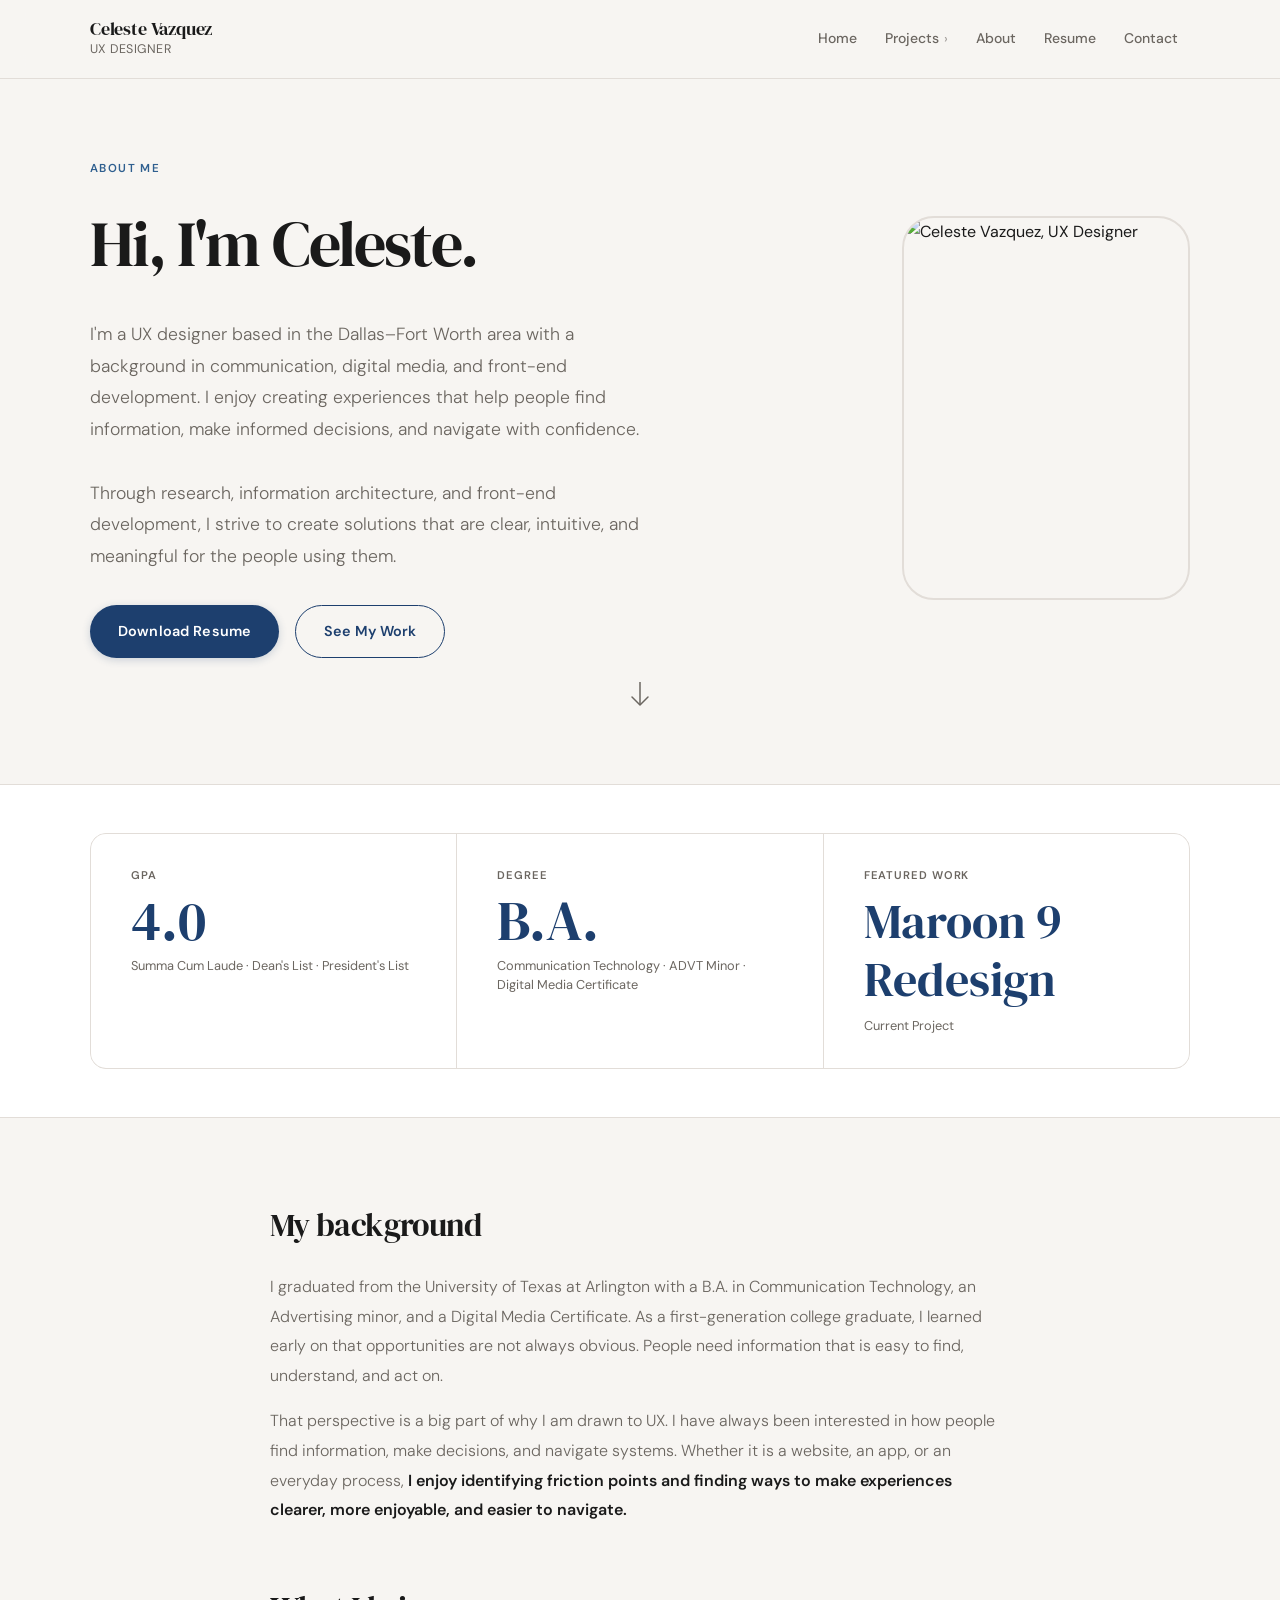
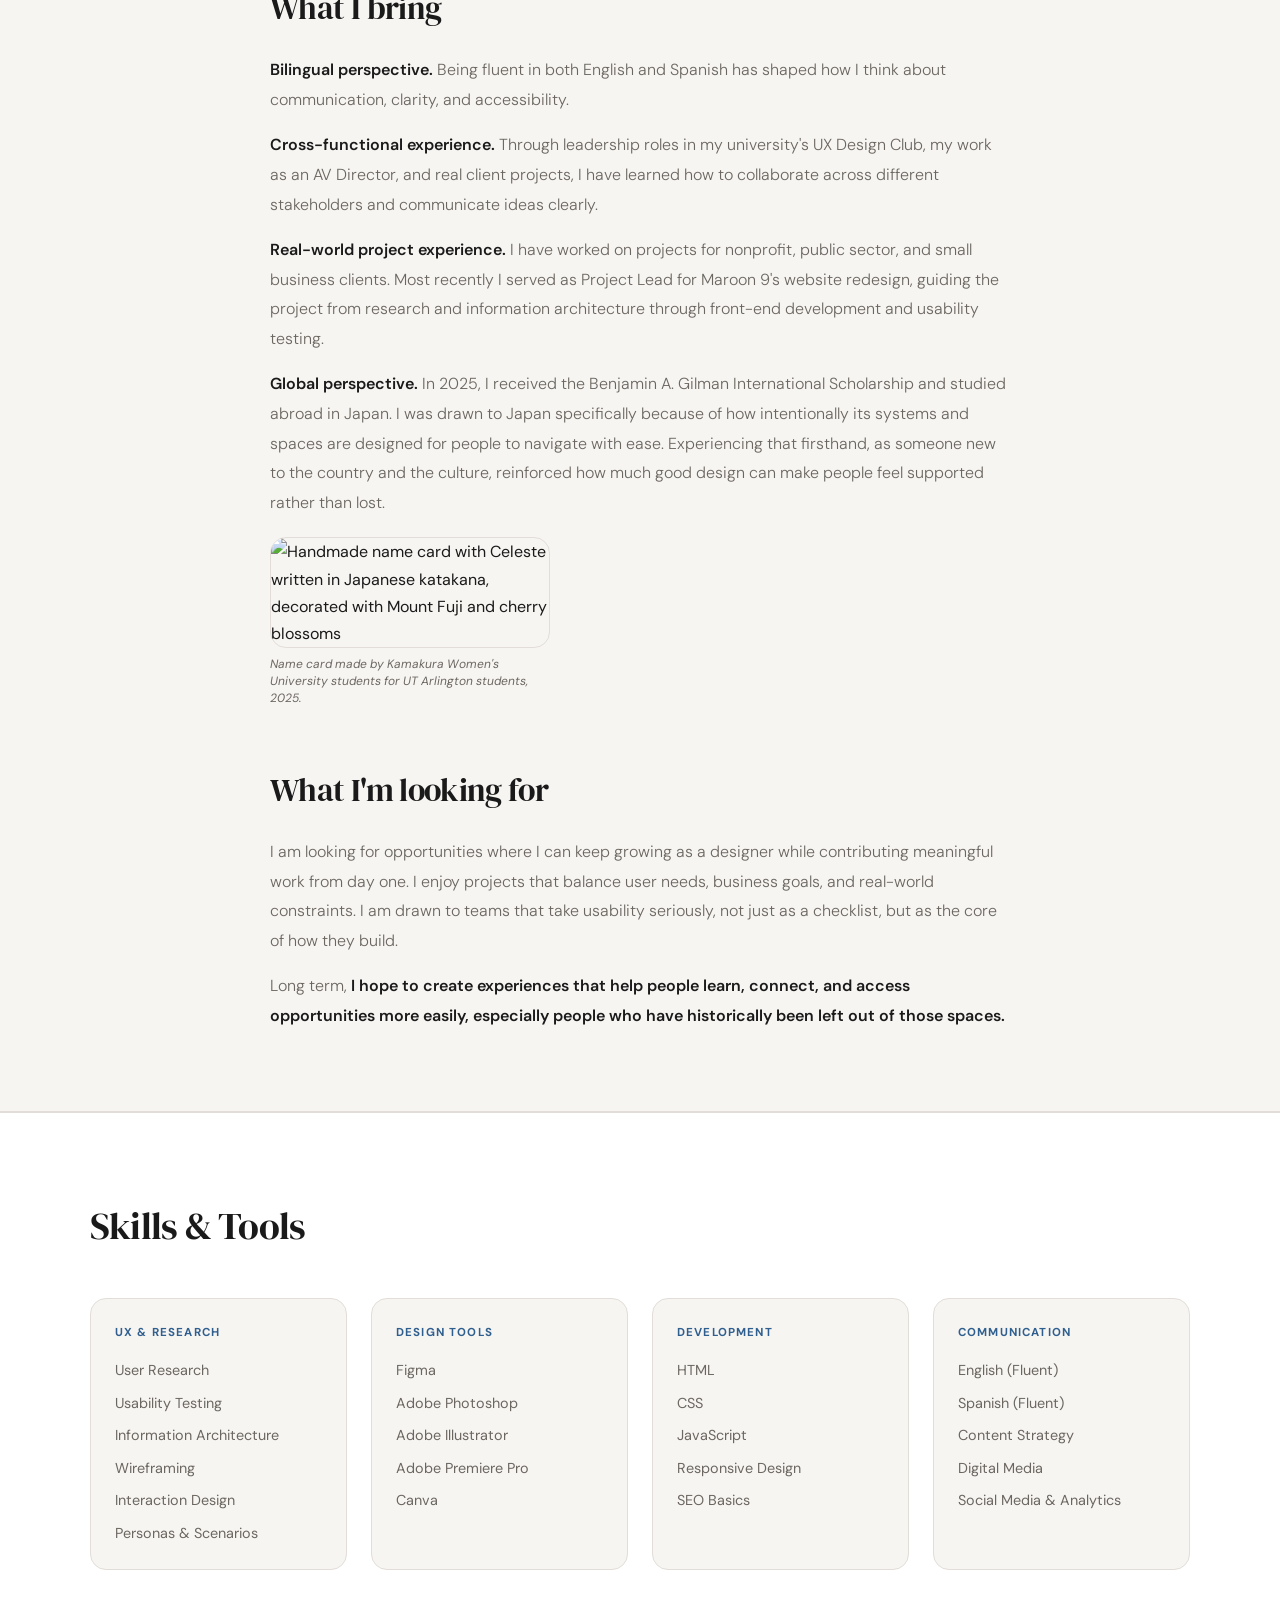
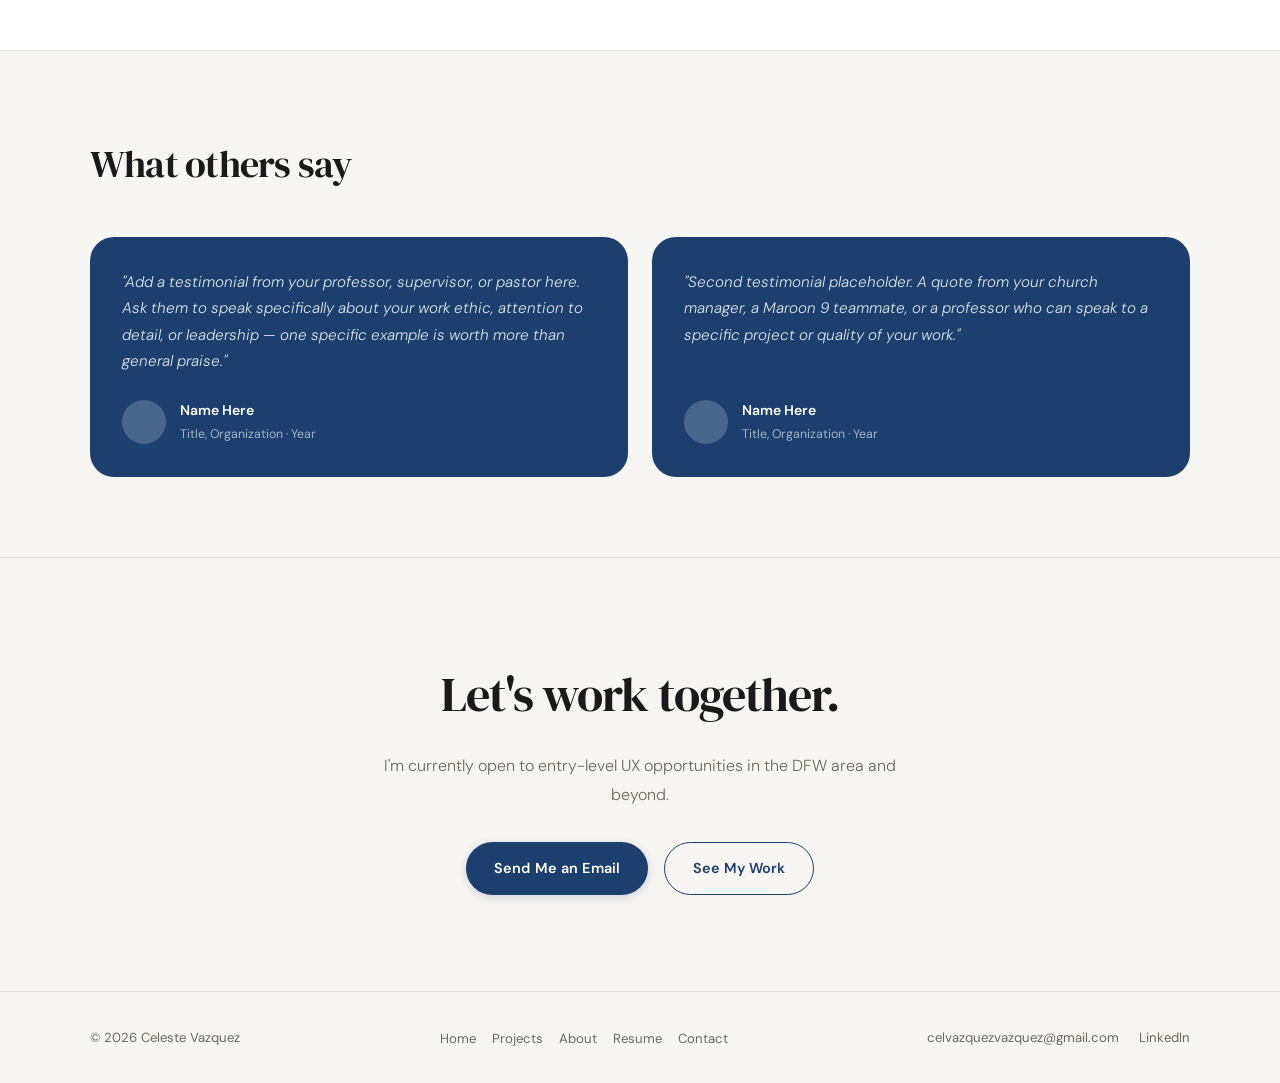
==== about.html @ 69376a4e "Add files via upload" ====
<!DOCTYPE html>
<html lang="en">
<head>
    <meta charset="UTF-8">
    <meta name="viewport" content="width=device-width, initial-scale=1.0">
    <title>About | Celeste Vazquez</title>
    <link rel="stylesheet" href="style.css">
</head>
<body>

<header>
    <nav class="container">
        <a href="index.html" class="logo">
            <h1>Celeste Vazquez</h1>
            <p>UX Designer</p>
        </a>
        <ul class="nav-links">
            <li><a href="index.html">Home</a></li>
            <li class="dropdown">
                <a href="index.html#projects">Projects <span class="arrow">›</span></a>
                <ul class="dropdown-menu">
                    <li><a href="maroon9.html">Maroon 9 Website Redesign</a></li>
                    <li><a href="beanstack.html">Beanstack Training Video</a></li>
                    <li><a href="conchas.html">Cowboy Conchas Website</a></li>
                </ul>
            </li>
            <li><a href="about.html">About</a></li>
            <li><a href="assets/celeste-vazquez-resume.pdf" target="_blank">Resume</a></li>
            <li><a href="index.html#contact">Contact</a></li>
        </ul>
    </nav>
</header>

<main>

    <!-- ═══════════════════════════════════════
         ABOUT HERO
    ═══════════════════════════════════════ -->
    <section class="about-hero">
        <div class="container about-hero__content">

            <div class="about-hero__text">
                <p class="eyebrow-label">About Me</p>
                <h1>Hi, I'm Celeste.</h1>
                <p class="about-hero__intro">
                   I'm a UX designer based in the Dallas–Fort Worth area with a background in communication, digital media, and front-end development. I enjoy creating experiences that help people find information, make informed decisions, and navigate with confidence.
                </p>

                <p class="about-hero__intro">Through research, information architecture, and front-end development, I strive to create solutions that are clear, intuitive, and meaningful for the people using them.</p>

                <div class="about-hero__ctas">
                    <a href="assets/celeste-vazquez-resume.pdf" target="_blank" class="button">Download Resume</a>
                    <a href="index.html#projects" class="button-ghost">See My Work</a>
                </div>
            </div>

            <div class="about-hero__photo">
                <img src="assets/Celeste Outside Headshot.jpg" alt="Celeste Vazquez, UX Designer">
            </div>

        </div>

        <div class="scroll-hint">
            <button class="scroll-hint__arrow" onclick="smoothScrollTo('about-stats', 900)" aria-label="Scroll down">
                <svg width="24" height="30" viewBox="0 0 24 30" fill="none" xmlns="http://www.w3.org/2000/svg">
                    <line x1="12" y1="0" x2="12" y2="22" stroke="currentColor" stroke-width="1.5" stroke-linecap="round"/>
                    <polyline points="4,15 12,23 20,15" fill="none" stroke="currentColor" stroke-width="1.5" stroke-linecap="round" stroke-linejoin="round"/>
                </svg>
            </button>
        </div>

        <script>
        function smoothScrollTo(id, duration) {
            const target = document.getElementById(id);
            const start = window.scrollY;
            const end = target.getBoundingClientRect().top + start;
            const startTime = performance.now();
            function step(now) {
                const elapsed = now - startTime;
                const progress = Math.min(elapsed / duration, 1);
                const ease = progress < 0.5 ? 2 * progress * progress : -1 + (4 - 2 * progress) * progress;
                window.scrollTo(0, start + (end - start) * ease);
                if (progress < 1) requestAnimationFrame(step);
            }
            requestAnimationFrame(step);
        }
        </script>

    </section>

    <!-- ═══════════════════════════════════════
         STATS
    ═══════════════════════════════════════ -->
    <section class="about-stats" id="about-stats">
        <div class="container about-stats__grid">
            <div class="stat-card stat-card--large">
                <span class="stat-card__eyebrow">GPA</span>
                <span class="stat-card__number">4.0</span>
                <span class="stat-card__sub">Summa Cum Laude · Dean's List · President's List</span>
            </div>
            <div class="stat-card stat-card--large">
                <span class="stat-card__eyebrow">Degree</span>
                <span class="stat-card__number">B.A.</span>
                <span class="stat-card__sub">Communication Technology · ADVT Minor · Digital Media Certificate</span>
            </div>
            <div class="stat-card stat-card--large stat-card--text">
                <span class="stat-card__eyebrow">Featured Work</span>
                <span class="stat-card__number">Maroon 9 Redesign</span>
                <span class="stat-card__sub">Current Project</span>
            </div>
        </div>
    </section>

    <!-- ═══════════════════════════════════════
         MY STORY
    ═══════════════════════════════════════ -->
    <section class="about-story">
        <div class="container about-story__content">

            <div class="about-story__block">
                <h2>My background</h2>
                <p>
                    I graduated from the University of Texas at Arlington with a B.A. in
                    Communication Technology, an Advertising minor, and a Digital Media
                    Certificate. As a first-generation college graduate, I learned early
                    on that opportunities are not always obvious. People need information
                    that is easy to find, understand, and act on.
                </p>
                <p>
                    That perspective is a big part of why I am drawn to UX. I have always
                    been interested in how people find information, make decisions, and
                    navigate systems. Whether it is a website, an app, or an everyday
                    process, <strong>I enjoy identifying friction points and finding ways
                    to make experiences clearer, more enjoyable, and easier to navigate.</strong>
                </p>
            </div>

            <div class="about-story__block">
                <h2>What I bring</h2>
                <p><strong>Bilingual perspective.</strong> Being fluent in both English and Spanish has shaped how I think about communication, clarity, and accessibility.</p>
                <p><strong>Cross-functional experience.</strong> Through leadership roles in my university's UX Design Club, my work as an AV Director, and real client projects, I have learned how to collaborate across different stakeholders and communicate ideas clearly.</p>
                <p><strong>Real-world project experience.</strong> I have worked on projects for nonprofit, public sector, and small business clients. Most recently I served as Project Lead for Maroon 9's website redesign, guiding the project from research and information architecture through front-end development and usability testing.</p>
                <p><strong>Global perspective.</strong> In 2025, I received the Benjamin A. Gilman International Scholarship and studied abroad in Japan. I was drawn to Japan specifically because of how intentionally its systems and spaces are designed for people to navigate with ease. Experiencing that firsthand, as someone new to the country and the culture, reinforced how much good design can make people feel supported rather than lost.</p>
                <figure class="about-inline-photo">
                    <img src="assets/japan-namecard.jpg" alt="Handmade name card with Celeste written in Japanese katakana, decorated with Mount Fuji and cherry blossoms">
                    <figcaption>Name card made by Kamakura Women's University students for UT Arlington students, 2025.</figcaption>
                </figure>
            </div>

            <div class="about-story__block">
                <h2>What I'm looking for</h2>
                <p>
                    I am looking for opportunities where I can keep growing as a designer
                    while contributing meaningful work from day one. I enjoy projects that
                    balance user needs, business goals, and real-world constraints. I am
                    drawn to teams that take usability seriously, not just as a checklist,
                    but as the core of how they build.
                </p>
                <p>
                    Long term, <strong>I hope to create experiences that help people learn,
                    connect, and access opportunities more easily, especially people who
                    have historically been left out of those spaces.</strong>
                </p>
            </div>

        </div>
    </section>

    <!-- ═══════════════════════════════════════
         SKILLS
    ═══════════════════════════════════════ -->
    <section class="about-skills">
        <div class="container">
            <h2>Skills & Tools</h2>
            <div class="skills-grid">
                <div class="skills-group">
                    <h3>UX & Research</h3>
                    <ul>
                        <li>User Research</li>
                        <li>Usability Testing</li>
                        <li>Information Architecture</li>
                        <li>Wireframing</li>
                        <li>Interaction Design</li>
                        <li>Personas & Scenarios</li>
                    </ul>
                </div>
                <div class="skills-group">
                    <h3>Design Tools</h3>
                    <ul>
                        <li>Figma</li>
                        <li>Adobe Photoshop</li>
                        <li>Adobe Illustrator</li>
                        <li>Adobe Premiere Pro</li>
                        <li>Canva</li>
                    </ul>
                </div>
                <div class="skills-group">
                    <h3>Development</h3>
                    <ul>
                        <li>HTML</li>
                        <li>CSS</li>
                        <li>JavaScript</li>
                        <li>Responsive Design</li>
                        <li>SEO Basics</li>
                    </ul>
                </div>
                <div class="skills-group">
                    <h3>Communication</h3>
                    <ul>
                        <li>English (Fluent)</li>
                        <li>Spanish (Fluent)</li>
                        <li>Content Strategy</li>
                        <li>Digital Media</li>
                        <li>Social Media & Analytics</li>
                    </ul>
                </div>
            </div>
        </div>
    </section>

    <!-- ═══════════════════════════════════════
         TESTIMONIALS
    ═══════════════════════════════════════ -->
    <section class="about-testimonials">
        <div class="container">
            <h2>What others say</h2>
            <div class="testimonials-grid">

                <div class="testimonial-card">
                    <p class="testimonial-card__quote">
                        "Add a testimonial from your professor, supervisor, or pastor here.
                        Ask them to speak specifically about your work ethic, attention to
                        detail, or leadership — one specific example is worth more than
                        general praise."
                    </p>
                    <div class="testimonial-card__author">
                        <div class="testimonial-card__avatar"></div>
                        <div>
                            <strong>Name Here</strong>
                            <span>Title, Organization · Year</span>
                        </div>
                    </div>
                </div>

                <div class="testimonial-card">
                    <p class="testimonial-card__quote">
                        "Second testimonial placeholder. A quote from your church manager,
                        a Maroon 9 teammate, or a professor who can speak to a specific
                        project or quality of your work."
                    </p>
                    <div class="testimonial-card__author">
                        <div class="testimonial-card__avatar"></div>
                        <div>
                            <strong>Name Here</strong>
                            <span>Title, Organization · Year</span>
                        </div>
                    </div>
                </div>

            </div>
        </div>
    </section>

    <!-- ═══════════════════════════════════════
         CTA
    ═══════════════════════════════════════ -->
    <section class="about-cta">
        <div class="container about-cta__content">
            <h2>Let's work together.</h2>
            <p>I'm currently open to entry-level UX opportunities in the DFW area and beyond.</p>
            <div class="about-cta__buttons">
                <a href="mailto:celvazquezvazquez@gmail.com" class="button">Send Me an Email</a>
                <a href="index.html#projects" class="button-ghost">See My Work</a>
            </div>
        </div>
    </section>

</main>

<footer>
    <div class="container footer-content">
        <p>© 2026 Celeste Vazquez</p>
        <ul>
            <li><a href="index.html">Home</a></li>
            <li><a href="index.html#projects">Projects</a></li>
            <li><a href="about.html">About</a></li>
            <li><a href="assets/celeste-vazquez-resume.pdf" target="_blank">Resume</a></li>
            <li><a href="index.html#contact">Contact</a></li>
        </ul>
        <div class="footer-contact">
            <a href="mailto:celvazquezvazquez@gmail.com">celvazquezvazquez@gmail.com</a>
            <a href="https://linkedin.com/in/celeste-vazquez" target="_blank">LinkedIn</a>
        </div>
    </div>
</footer>

</body>
</html>
---- style.css ----
/* ============================================================
   CELESTE VAZQUEZ â€” UX PORTFOLIO
   Design direction: Editorial / refined minimal
   Palette: Warm off-white base, deep navy, dusty blue accent
   Typography: DM Serif Display (headings) + DM Sans (body)
   ============================================================ */

@import url('https://fonts.googleapis.com/css2?family=DM+Serif+Display:ital@0;1&family=DM+Sans:ital,opsz,wght@0,9..40,300;0,9..40,400;0,9..40,500;0,9..40,600;1,9..40,300&display=swap');

/* â”€â”€â”€ TOKENS â”€â”€â”€â”€â”€â”€â”€â”€â”€â”€â”€â”€â”€â”€â”€â”€â”€â”€â”€â”€â”€â”€â”€â”€â”€â”€â”€â”€â”€â”€â”€â”€â”€â”€â”€â”€â”€â”€â”€â”€â”€â”€â”€â”€â”€â”€â”€ */
:root {
    --bg:        #f7f5f2;
    --surface:   #ffffff;
    --border:    #e2ddd8;
    --text:      #1a1a1a;
    --muted:     #6b6660;
    --accent:    #1d3f6e;
    --accent-lt: #e8eef5;
    --accent-mid:#2f5f8f;
    --tag-bg:    #f0ede9;

    --radius-sm: 10px;
    --radius-md: 16px;
    --radius-lg: 24px;
    --radius-xl: 32px;

    --shadow-sm: 0 1px 3px rgba(0,0,0,.06), 0 1px 2px rgba(0,0,0,.04);
    --shadow-md: 0 4px 16px rgba(0,0,0,.07);
    --shadow-lg: 0 12px 40px rgba(0,0,0,.09);

    --ease: cubic-bezier(.4,0,.2,1);
}

/* â”€â”€â”€ RESET â”€â”€â”€â”€â”€â”€â”€â”€â”€â”€â”€â”€â”€â”€â”€â”€â”€â”€â”€â”€â”€â”€â”€â”€â”€â”€â”€â”€â”€â”€â”€â”€â”€â”€â”€â”€â”€â”€â”€â”€â”€â”€â”€â”€â”€â”€â”€â”€ */
*, *::before, *::after {
    margin: 0;
    padding: 0;
    box-sizing: border-box;
}

html {
    scroll-behavior: auto;
}

body {
    font-family: 'DM Sans', sans-serif;
    font-size: 1rem;
    line-height: 1.7;
    color: var(--text);
    background: var(--bg);
    -webkit-font-smoothing: antialiased;
}

img {
    max-width: 100%;
    display: block;
}

a {
    color: inherit;
    text-decoration: none;
}

/* â”€â”€â”€ LAYOUT â”€â”€â”€â”€â”€â”€â”€â”€â”€â”€â”€â”€â”€â”€â”€â”€â”€â”€â”€â”€â”€â”€â”€â”€â”€â”€â”€â”€â”€â”€â”€â”€â”€â”€â”€â”€â”€â”€â”€â”€â”€â”€â”€â”€â”€â”€â”€ */
.container {
    width: min(90%, 1100px);
    margin-inline: auto;
}

section {
    padding: 5rem 0;
}

/* â”€â”€â”€ HEADER / NAV â”€â”€â”€â”€â”€â”€â”€â”€â”€â”€â”€â”€â”€â”€â”€â”€â”€â”€â”€â”€â”€â”€â”€â”€â”€â”€â”€â”€â”€â”€â”€â”€â”€â”€â”€â”€â”€â”€â”€â”€â”€ */
header {
    position: sticky;
    top: 0;
    z-index: 100;
    background: rgba(247, 245, 242, 0.92);
    backdrop-filter: blur(12px);
    -webkit-backdrop-filter: blur(12px);
    border-bottom: 1px solid var(--border);
}

nav {
    display: flex;
    justify-content: space-between;
    align-items: center;
    padding: 1.1rem 0;
}

.logo {
    display: flex;
    flex-direction: column;
    gap: 0;
}

.logo h1 {
    font-family: 'DM Serif Display', serif;
    font-size: 1.15rem;
    font-weight: 400;
    letter-spacing: -.01em;
    color: var(--text);
    line-height: 1.15;
}

.logo p {
    font-size: 0.78rem;
    color: var(--muted);
    font-weight: 400;
    letter-spacing: .04em;
    text-transform: uppercase;
}

.nav-links {
    display: flex;
    align-items: center;
    gap: 0.25rem;
    list-style: none;
    font-size: 0.875rem;
    font-weight: 500;
}

.nav-links > li > a {
    padding: 0.45rem 0.75rem;
    border-radius: 999px;
    transition: background 0.2s var(--ease), color 0.2s var(--ease);
    color: var(--muted);
    display: flex;
    align-items: center;
    gap: 0.3rem;
}

.nav-links > li > a:hover {
    background: var(--tag-bg);
    color: var(--text);
}

/* Dropdown */
.dropdown {
    position: relative;
}

/* Invisible bridge fills the gap between the nav link and the menu
   so the cursor doesn't have to jump â€” prevents menu from closing */
.dropdown::after {
    content: '';
    position: absolute;
    top: 100%;
    left: 0;
    width: 100%;
    height: 0.75rem;
    background: transparent;
}

.dropdown-menu {
    display: none;
    position: absolute;
    top: calc(100% + 0.75rem);
    left: 0;
    transform: none;
    background: var(--surface);
    min-width: 18rem;
    border: 1px solid var(--border);
    border-radius: var(--radius-md);
    list-style: none;
    padding: 0.5rem;
    box-shadow: var(--shadow-lg);
    z-index: 200;
}

.dropdown-menu li a {
    display: block;
    padding: 0.7rem 0.9rem;
    border-radius: var(--radius-sm);
    font-size: 0.875rem;
    color: var(--muted);
    transition: background 0.15s, color 0.15s;
}

.dropdown-menu li a:hover {
    background: var(--tag-bg);
    color: var(--text);
}

.dropdown:hover .dropdown-menu {
    display: block;
}

.arrow {
    display: inline-block;
    font-style: normal;
    transition: transform 0.25s var(--ease);
    font-size: 0.8rem;
    opacity: .6;
}

.dropdown:hover .arrow {
    transform: rotate(90deg);
}

/* â”€â”€â”€ HERO (HOME) â”€â”€â”€â”€â”€â”€â”€â”€â”€â”€â”€â”€â”€â”€â”€â”€â”€â”€â”€â”€â”€â”€â”€â”€â”€â”€â”€â”€â”€â”€â”€â”€â”€â”€â”€â”€â”€â”€â”€â”€â”€â”€ */
.hero {
    padding: 7rem 0 6rem;
    overflow: hidden;
}

.hero-content {
    display: grid;
    grid-template-columns: 1fr auto;
    align-items: center;
    gap: 5rem;
}

.hero-text h2 {
    font-family: 'DM Serif Display', serif;
    font-size: clamp(2.4rem, 5.5vw, 4.2rem);
    font-weight: 400;
    line-height: 1.08;
    letter-spacing: -.02em;
    color: var(--text);
    max-width: 18ch;
    margin-bottom: 1.5rem;
}

.hero-text h2 em {
    font-style: italic;
    color: var(--accent-mid);
}

.hero-text p {
    font-size: 1.05rem;
    max-width: 40ch;
    margin-bottom: 2.25rem;
    color: var(--muted);
    font-weight: 300;
    line-height: 1.75;
}

.hero-image {
    flex-shrink: 0;
}

.hero-image img {
    width: min(22rem, 40vw);
    aspect-ratio: 1;
    object-fit: cover;
    border-radius: 40% 60% 55% 45% / 45% 45% 55% 55%;
    border: 3px solid var(--border);
}

/* â”€â”€â”€ BUTTON â”€â”€â”€â”€â”€â”€â”€â”€â”€â”€â”€â”€â”€â”€â”€â”€â”€â”€â”€â”€â”€â”€â”€â”€â”€â”€â”€â”€â”€â”€â”€â”€â”€â”€â”€â”€â”€â”€â”€â”€â”€â”€â”€â”€â”€â”€â”€ */
.button {
    display: inline-flex;
    align-items: center;
    gap: 0.5rem;
    background: var(--accent);
    color: #fff;
    padding: 0.85rem 1.75rem;
    border-radius: 999px;
    font-weight: 600;
    font-size: 0.9rem;
    letter-spacing: .01em;
    transition: background 0.2s var(--ease), transform 0.2s var(--ease), box-shadow 0.2s var(--ease);
    box-shadow: 0 2px 8px rgba(29,63,110,.2);
}

.button:hover {
    background: var(--accent-mid);
    transform: translateY(-1px);
    box-shadow: 0 6px 20px rgba(29,63,110,.25);
}

/* â”€â”€â”€ SECTION HEADINGS (HOME) â”€â”€â”€â”€â”€â”€â”€â”€â”€â”€â”€â”€â”€â”€â”€â”€â”€â”€â”€â”€â”€â”€â”€â”€â”€â”€â”€â”€â”€â”€ */
.projects h2,
.about h2,
.contact h2 {
    font-family: 'DM Serif Display', serif;
    font-size: clamp(2rem, 4vw, 3rem);
    font-weight: 400;
    letter-spacing: -.02em;
    margin-bottom: 2.5rem;
    color: var(--text);
}

/* â”€â”€â”€ PROJECT CARDS (HOME) â”€â”€â”€â”€â”€â”€â”€â”€â”€â”€â”€â”€â”€â”€â”€â”€â”€â”€â”€â”€â”€â”€â”€â”€â”€â”€â”€â”€â”€â”€â”€â”€â”€ */
.projects-grid {
    display: grid;
    grid-template-columns: repeat(auto-fill, minmax(300px, 1fr));
    gap: 1.5rem;
}

.project-card {
    background: var(--surface);
    border: 1px solid var(--border);
    border-radius: var(--radius-lg);
    padding: 1.5rem;
    transition: transform 0.25s var(--ease), box-shadow 0.25s var(--ease);
}

.project-card:hover {
    transform: translateY(-4px);
    box-shadow: var(--shadow-lg);
}

.project-card img {
    border-radius: var(--radius-md);
    margin-bottom: 1.25rem;
    width: 100%;
    height: auto;
    display: block;
    background: var(--tag-bg);
}

.project-card h3 {
    font-family: 'DM Serif Display', serif;
    font-size: 1.35rem;
    font-weight: 400;
    margin-bottom: 0.5rem;
    letter-spacing: -.01em;
    color: var(--text);
}

.project-card p {
    color: var(--muted);
    margin-bottom: 1.25rem;
    font-size: 0.9rem;
    line-height: 1.65;
}

.project-card a {
    color: var(--accent-mid);
    font-weight: 600;
    font-size: 0.88rem;
    display: inline-flex;
    align-items: center;
    gap: 0.3rem;
    transition: gap 0.2s var(--ease);
}

.project-card a:hover {
    gap: 0.55rem;
}

/* â”€â”€â”€ ABOUT / CONTACT (HOME) â”€â”€â”€â”€â”€â”€â”€â”€â”€â”€â”€â”€â”€â”€â”€â”€â”€â”€â”€â”€â”€â”€â”€â”€â”€â”€â”€â”€â”€â”€â”€ */
.about {
    background: var(--surface);
    border-top: 1px solid var(--border);
    border-bottom: 1px solid var(--border);
}

.about p,
.contact p {
    max-width: 52ch;
    color: var(--muted);
    margin-bottom: 1.5rem;
    font-size: 1rem;
    font-weight: 300;
    line-height: 1.8;
}

/* â”€â”€â”€ FOOTER â”€â”€â”€â”€â”€â”€â”€â”€â”€â”€â”€â”€â”€â”€â”€â”€â”€â”€â”€â”€â”€â”€â”€â”€â”€â”€â”€â”€â”€â”€â”€â”€â”€â”€â”€â”€â”€â”€â”€â”€â”€â”€â”€â”€â”€â”€â”€ */
footer {
    border-top: 1px solid var(--border);
    padding: 2rem 0;
    background: var(--bg);
}

.footer-content {
    display: flex;
    justify-content: space-between;
    align-items: center;
}

.footer-content p {
    font-size: 0.825rem;
    color: var(--muted);
}

.footer-content ul {
    display: flex;
    gap: 1rem;
    list-style: none;
}

.footer-content ul a {
    font-size: 0.825rem;
    color: var(--muted);
    transition: color 0.15s;
}

.footer-content ul a:hover {
    color: var(--text);
}

.footer-contact {
    display: flex;
    gap: 1.25rem;
    align-items: center;
}

.footer-contact a {
    font-size: 0.825rem;
    color: var(--muted);
    transition: color 0.15s;
}

.footer-contact a:hover {
    color: var(--text);
}

/* â”€â”€â”€ MOBILE (HOME) â”€â”€â”€â”€â”€â”€â”€â”€â”€â”€â”€â”€â”€â”€â”€â”€â”€â”€â”€â”€â”€â”€â”€â”€â”€â”€â”€â”€â”€â”€â”€â”€â”€â”€â”€â”€â”€â”€â”€â”€ */
@media (max-width: 768px) {
    .hero-content {
        grid-template-columns: 1fr;
        gap: 2.5rem;
    }

    .hero-image img {
        width: min(14rem, 60vw);
    }

    .nav-links {
        display: none;
    }

    .projects-grid {
        grid-template-columns: 1fr;
    }

    .footer-content {
        flex-direction: column;
        align-items: flex-start;
        gap: 1rem;
    }

    .footer-contact {
        flex-direction: column;
        align-items: flex-start;
        gap: 0.5rem;
    }
}


/* ============================================================
   CASE STUDY â€” MAROON 9
   Classes used in maroon9.html
   ============================================================ */

/* â”€â”€â”€ PAGE WRAPPER â”€â”€â”€â”€â”€â”€â”€â”€â”€â”€â”€â”€â”€â”€â”€â”€â”€â”€â”€â”€â”€â”€â”€â”€â”€â”€â”€â”€â”€â”€â”€â”€â”€â”€â”€â”€â”€â”€â”€â”€â”€ */
.case-container {
    max-width: 100%;
    margin-inline: auto;
}

/* â”€â”€â”€ CASE HERO â”€â”€â”€â”€â”€â”€â”€â”€â”€â”€â”€â”€â”€â”€â”€â”€â”€â”€â”€â”€â”€â”€â”€â”€â”€â”€â”€â”€â”€â”€â”€â”€â”€â”€â”€â”€â”€â”€â”€â”€â”€â”€â”€â”€ */
.case-hero {
    padding: 5rem 0 4rem;
    border-bottom: 1px solid var(--border);
}

.eyebrow {
    display: inline-block;
    font-size: 0.72rem;
    font-weight: 600;
    letter-spacing: .12em;
    text-transform: uppercase;
    color: var(--accent-mid);
    background: var(--accent-lt);
    padding: .35rem .9rem;
    border-radius: 999px;
    margin-bottom: 1.5rem;
}

.case-hero h1 {
    font-family: 'DM Serif Display', serif;
    font-size: clamp(2.5rem, 6vw, 4.5rem);
    font-weight: 400;
    line-height: 1.06;
    letter-spacing: -.03em;
    color: var(--text);
    margin-bottom: 1.25rem;
}

.case-intro {
    font-size: 1.15rem;
    color: var(--muted);
    max-width: 52ch;
    margin-bottom: 3rem;
    font-weight: 300;
    line-height: 1.75;
}

.case-hero-img {
    width: 100%;
    border-radius: var(--radius-xl);
    border: 1px solid var(--border);
    margin-bottom: 0.75rem;
    background: var(--tag-bg);
}

/* Project meta grid */
.project-meta {
    display: grid;
    grid-template-columns: repeat(4, 1fr);
    gap: 1px;
    background: var(--border);
    border: 1px solid var(--border);
    border-radius: var(--radius-md);
    overflow: hidden;
    margin-top: 2.5rem;
}

.project-meta > div {
    background: var(--surface);
    padding: 1.25rem 1.5rem;
}

.project-meta h3 {
    font-size: 0.68rem;
    font-weight: 600;
    letter-spacing: .1em;
    text-transform: uppercase;
    color: var(--muted);
    margin-bottom: .4rem;
}

.project-meta p {
    font-size: 0.875rem;
    color: var(--text);
    font-weight: 500;
    line-height: 1.5;
    margin: 0;
}

/* â”€â”€â”€ SECTION BASE â”€â”€â”€â”€â”€â”€â”€â”€â”€â”€â”€â”€â”€â”€â”€â”€â”€â”€â”€â”€â”€â”€â”€â”€â”€â”€â”€â”€â”€â”€â”€â”€â”€â”€â”€â”€â”€â”€â”€â”€â”€ */
.case-section {
    padding: 4rem 0;
    border-bottom: 1px solid var(--border);
}

.case-section:last-of-type {
    border-bottom: none;
}

.case-section h2 {
    font-family: 'DM Serif Display', serif;
    font-size: clamp(1.9rem, 4vw, 2.8rem);
    font-weight: 400;
    letter-spacing: -.025em;
    margin-bottom: 1.5rem;
    color: var(--text);
    line-height: 1.15;
}

.case-section h3 {
    font-size: 0.8rem;
    font-weight: 600;
    letter-spacing: .1em;
    text-transform: uppercase;
    color: var(--muted);
    margin-top: 2.5rem;
    margin-bottom: 1rem;
}

.case-section p {
    color: var(--muted);
    line-height: 1.8;
    margin-bottom: 1.2rem;
    font-weight: 300;
}

.case-section p:last-child {
    margin-bottom: 0;
}

.case-section p strong {
    color: var(--text);
    font-weight: 600;
}

/* â”€â”€â”€ HIGHLIGHT SECTION â”€â”€â”€â”€â”€â”€â”€â”€â”€â”€â”€â”€â”€â”€â”€â”€â”€â”€â”€â”€â”€â”€â”€â”€â”€â”€â”€â”€â”€â”€â”€â”€â”€â”€â”€â”€ */
.highlight-section {
    background: var(--accent);
    border-radius: 0;
    border-color: transparent;
}

.highlight-section h2,
.highlight-section h3 {
    color: #fff;
}

.highlight-section p {
    color: rgba(255,255,255,.7);
}

.highlight-section .info-card {
    background: rgba(255,255,255,.08);
    border-color: rgba(255,255,255,.12);
}

.highlight-section .info-card h3 {
    color: #fff;
    text-transform: none;
    letter-spacing: normal;
    font-size: 0.95rem;
    font-weight: 600;
}

.highlight-section .info-card p {
    color: rgba(255,255,255,.7);
}

.highlight-section .callout {
    background: rgba(255,255,255,.08);
    border-color: rgba(255,255,255,.25);
}

.highlight-section .callout h3 {
    color: #fff;
    text-transform: none;
    letter-spacing: normal;
    font-size: 1rem;
    font-weight: 600;
}

.highlight-section .callout p {
    color: rgba(255,255,255,.75);
}

/* â”€â”€â”€ INFO CARDS (shared grid card) â”€â”€â”€â”€â”€â”€â”€â”€â”€â”€â”€â”€â”€â”€â”€â”€â”€â”€â”€â”€â”€â”€â”€ */
.info-card {
    background: var(--surface);
    border: 1px solid var(--border);
    border-radius: var(--radius-md);
    padding: 1.5rem;
}

.info-card h3 {
    font-size: 0.9rem;
    font-weight: 600;
    letter-spacing: normal;
    text-transform: none;
    color: var(--text);
    margin-bottom: 0.5rem;
    margin-top: 0;
}

.info-card p {
    font-size: 0.875rem;
    color: var(--muted);
    margin: 0;
    line-height: 1.6;
}

/* â”€â”€â”€ GRID LAYOUTS â”€â”€â”€â”€â”€â”€â”€â”€â”€â”€â”€â”€â”€â”€â”€â”€â”€â”€â”€â”€â”€â”€â”€â”€â”€â”€â”€â”€â”€â”€â”€â”€â”€â”€â”€â”€â”€â”€â”€â”€â”€ */
.card-grid,
.problem-grid,
.outcome-grid {
    display: grid;
    grid-template-columns: repeat(4, 1fr);
    gap: 1rem;
    margin-top: 1.5rem;
    margin-bottom: 1.5rem;
}

/* â”€â”€â”€ IMAGE GRIDS â”€â”€â”€â”€â”€â”€â”€â”€â”€â”€â”€â”€â”€â”€â”€â”€â”€â”€â”€â”€â”€â”€â”€â”€â”€â”€â”€â”€â”€â”€â”€â”€â”€â”€â”€â”€â”€â”€â”€â”€â”€â”€ */
.image-grid {
    display: grid;
    gap: 1.25rem;
    margin-top: 1.5rem;
    margin-bottom: 1.75rem;
}

.image-grid.two-column {
    grid-template-columns: repeat(2, 1fr);
}

.image-grid.three-column {
    grid-template-columns: repeat(3, 1fr);
}

.image-grid > div {
    display: flex;
    flex-direction: column;
    gap: 0;
}

/* All images show fully â€” no cropping ever */
.image-grid img {
    width: 100%;
    height: auto;
    display: block;
    border-radius: var(--radius-md);
    border: 1px solid var(--border);
    background: var(--tag-bg);
}

/* For side-by-side screenshots that are the same type (e.g. two website pages):
   align tops so captions line up, but still show full image */
.image-grid.two-column img,
.image-grid.three-column img {
    width: 100%;
    height: auto;
    object-fit: contain;
}

/* Tall content like wireframes and personas:
   display at natural proportions, cap width so they don't go huge */
.image-grid.smaller-images {
    grid-template-columns: repeat(2, 1fr);
    align-items: start;
}

.image-grid.smaller-images img {
    width: 100%;
    height: auto;
    max-height: none;
    object-fit: contain;
}

/* Mobile wireframes â€” these are portrait/tall, show full */
.image-grid.mobile-wireframes {
    grid-template-columns: repeat(3, 1fr);
    align-items: start;
}

.image-grid.mobile-wireframes img {
    width: 100%;
    height: auto;
    max-height: none;
    object-fit: contain;
}

/* Standalone case study images */
.case-section > .case-container > img,
.case-section .case-container > img {
    width: 100%;
    border-radius: var(--radius-lg);
    border: 1px solid var(--border);
    margin-bottom: 0.75rem;
    background: var(--tag-bg);
}

.image-caption {
    font-size: 0.8rem;
    color: var(--muted);
    margin-top: 0.6rem;
    margin-bottom: 0;
    font-style: italic;
}

/* â”€â”€â”€ INSIGHT / FINDINGS LISTS â”€â”€â”€â”€â”€â”€â”€â”€â”€â”€â”€â”€â”€â”€â”€â”€â”€â”€â”€â”€â”€â”€â”€â”€â”€â”€â”€â”€â”€ */
.insight-list {
    display: flex;
    flex-direction: column;
    gap: 0;
    border: 1px solid var(--border);
    border-radius: var(--radius-md);
    overflow: hidden;
    margin-top: 1.5rem;
    margin-bottom: 1.5rem;
    background: var(--surface);
}

.insight-list p {
    padding: 1rem 1.25rem;
    border-bottom: 1px solid var(--border);
    margin: 0;
    font-size: 0.9rem;
    line-height: 1.65;
    color: var(--muted);
}

.insight-list p:last-child {
    border-bottom: none;
}

.insight-list p strong {
    color: var(--accent-mid);
    font-weight: 600;
}

/* â”€â”€â”€ IA PATH â”€â”€â”€â”€â”€â”€â”€â”€â”€â”€â”€â”€â”€â”€â”€â”€â”€â”€â”€â”€â”€â”€â”€â”€â”€â”€â”€â”€â”€â”€â”€â”€â”€â”€â”€â”€â”€â”€â”€â”€â”€â”€â”€â”€â”€â”€â”€ */
.ia-path {
    display: flex;
    flex-wrap: wrap;
    gap: 0.5rem;
    margin-top: 1.25rem;
    margin-bottom: 1.5rem;
    align-items: center;
}

.ia-path span {
    background: var(--accent-lt);
    color: var(--accent);
    border: 1px solid #c5d4e8;
    border-radius: 999px;
    padding: 0.5rem 1.1rem;
    font-size: 0.85rem;
    font-weight: 500;
}

.ia-path span:not(:last-child)::after {
    content: 'â†’';
    margin-left: 0.5rem;
    opacity: 0.5;
}

/* â”€â”€â”€ CALLOUT â”€â”€â”€â”€â”€â”€â”€â”€â”€â”€â”€â”€â”€â”€â”€â”€â”€â”€â”€â”€â”€â”€â”€â”€â”€â”€â”€â”€â”€â”€â”€â”€â”€â”€â”€â”€â”€â”€â”€â”€â”€â”€â”€â”€â”€â”€â”€ */
.callout {
    border: 1px solid var(--border);
    border-left: 4px solid var(--accent-mid);
    border-radius: var(--radius-md);
    padding: 1.5rem 1.75rem;
    margin-top: 1.5rem;
    margin-bottom: 1.5rem;
    background: var(--surface);
}

.callout h3 {
    font-size: 0.9rem;
    font-weight: 700;
    color: var(--text);
    text-transform: none;
    letter-spacing: normal;
    margin-top: 0;
    margin-bottom: 0.65rem;
}

.callout p {
    font-size: 0.9rem;
    color: var(--muted);
    margin: 0;
    line-height: 1.7;
}

/* â”€â”€â”€ ITERATION TABLE â”€â”€â”€â”€â”€â”€â”€â”€â”€â”€â”€â”€â”€â”€â”€â”€â”€â”€â”€â”€â”€â”€â”€â”€â”€â”€â”€â”€â”€â”€â”€â”€â”€â”€â”€â”€â”€â”€ */
.iteration-table {
    width: 100%;
    border-collapse: collapse;
    margin-top: 1.5rem;
    background: var(--surface);
    border: 1px solid var(--border);
    border-radius: var(--radius-md);
    overflow: hidden;
    font-size: 0.9rem;
}

.iteration-table th {
    text-align: left;
    background: var(--tag-bg);
    padding: 1rem 1.25rem;
    font-size: 0.72rem;
    font-weight: 700;
    letter-spacing: .09em;
    text-transform: uppercase;
    color: var(--muted);
    border-bottom: 1px solid var(--border);
}

.iteration-table td {
    padding: 0.95rem 1.25rem;
    border-bottom: 1px solid var(--border);
    color: var(--muted);
    line-height: 1.6;
    vertical-align: top;
}

.iteration-table tr:last-child td {
    border-bottom: none;
}

.iteration-table td:first-child {
    color: var(--text);
    font-weight: 500;
    width: 45%;
}

/* â”€â”€â”€ REFLECTION (special last section) â”€â”€â”€â”€â”€â”€â”€â”€â”€â”€â”€â”€â”€â”€â”€â”€â”€â”€â”€ */
.case-section:last-of-type p {
    max-width: 66ch;
}

/* â”€â”€â”€ RESPONSIVE â€” CASE STUDY â”€â”€â”€â”€â”€â”€â”€â”€â”€â”€â”€â”€â”€â”€â”€â”€â”€â”€â”€â”€â”€â”€â”€â”€â”€â”€â”€â”€â”€â”€ */
@media (max-width: 900px) {
    .project-meta {
        grid-template-columns: repeat(2, 1fr);
    }

    .card-grid,
    .problem-grid,
    .outcome-grid {
        grid-template-columns: repeat(2, 1fr);
    }

    .image-grid.two-column,
    .image-grid.three-column,
    .image-grid.smaller-images,
    .image-grid.mobile-wireframes {
        grid-template-columns: 1fr;
    }
}

@media (max-width: 600px) {
    .case-hero {
        padding: 3rem 0 2.5rem;
    }

    .case-hero h1 {
        font-size: 2.2rem;
    }

    .project-meta {
        grid-template-columns: 1fr 1fr;
    }

    .card-grid,
    .problem-grid,
    .outcome-grid {
        grid-template-columns: 1fr;
    }

    .case-section h2 {
        font-size: 1.9rem;
    }

    .ia-path span::after {
        display: none;
    }

    .iteration-table {
        font-size: 0.82rem;
    }

    .iteration-table td:first-child {
        width: auto;
    }
}


/* ============================================================
   HOMEPAGE â€” UPDATED SECTIONS
   ============================================================ */

/* â”€â”€â”€ HERO EYEBROW â”€â”€â”€â”€â”€â”€â”€â”€â”€â”€â”€â”€â”€â”€â”€â”€â”€â”€â”€â”€â”€â”€â”€â”€â”€â”€â”€â”€â”€â”€â”€â”€â”€â”€â”€â”€â”€â”€â”€â”€â”€ */
.hero-eyebrow {
    font-size: 0.78rem;
    font-weight: 600;
    letter-spacing: .1em;
    text-transform: uppercase;
    color: var(--accent-mid);
    margin-bottom: 1rem;
}

/* â”€â”€â”€ HERO CTAS â”€â”€â”€â”€â”€â”€â”€â”€â”€â”€â”€â”€â”€â”€â”€â”€â”€â”€â”€â”€â”€â”€â”€â”€â”€â”€â”€â”€â”€â”€â”€â”€â”€â”€â”€â”€â”€â”€â”€â”€â”€â”€â”€â”€ */
.hero-ctas {
    display: flex;
    gap: 1rem;
    flex-wrap: wrap;
    margin-top: 2rem;
}

/* â”€â”€â”€ GHOST BUTTON â”€â”€â”€â”€â”€â”€â”€â”€â”€â”€â”€â”€â”€â”€â”€â”€â”€â”€â”€â”€â”€â”€â”€â”€â”€â”€â”€â”€â”€â”€â”€â”€â”€â”€â”€â”€â”€â”€â”€â”€â”€ */
.button-ghost {
    display: inline-flex;
    align-items: center;
    gap: 0.5rem;
    background: transparent;
    color: var(--accent);
    padding: 0.85rem 1.75rem;
    border-radius: 999px;
    font-weight: 600;
    font-size: 0.9rem;
    border: 1.5px solid var(--accent);
    transition: background 0.2s var(--ease), color 0.2s var(--ease);
    text-decoration: none;
}

.button-ghost:hover {
    background: var(--accent);
    color: #fff;
}

/* â”€â”€â”€ SECTION HEADER â”€â”€â”€â”€â”€â”€â”€â”€â”€â”€â”€â”€â”€â”€â”€â”€â”€â”€â”€â”€â”€â”€â”€â”€â”€â”€â”€â”€â”€â”€â”€â”€â”€â”€â”€â”€â”€â”€â”€ */
.section-header {
    margin-bottom: 2.5rem;
}

.section-header h2 {
    font-family: 'DM Serif Display', serif;
    font-size: clamp(2rem, 4vw, 3rem);
    font-weight: 400;
    letter-spacing: -.02em;
    color: var(--text);
    margin-bottom: 0.5rem;
}

.section-header p {
    color: var(--muted);
    font-size: 1rem;
    font-weight: 300;
}

/* â”€â”€â”€ FEATURED PROJECT CARD â”€â”€â”€â”€â”€â”€â”€â”€â”€â”€â”€â”€â”€â”€â”€â”€â”€â”€â”€â”€â”€â”€â”€â”€â”€â”€â”€â”€â”€â”€â”€â”€ */
.project-card--featured {
    display: grid;
    grid-template-columns: 1.1fr 1fr;
    gap: 0;
    background: var(--surface);
    border: 1px solid var(--border);
    border-radius: var(--radius-xl);
    overflow: hidden;
    margin-bottom: 1.5rem;
    text-decoration: none;
    color: inherit;
    transition: transform 0.25s var(--ease), box-shadow 0.25s var(--ease);
    cursor: pointer;
}

.project-card--featured:hover {
    transform: translateY(-4px);
    box-shadow: var(--shadow-lg);
}

.project-card--featured .project-card__image {
    overflow: hidden;
    background: var(--tag-bg);
    min-height: 280px;
    max-height: 360px;
}

.project-card--featured .project-card__image img {
    width: 100%;
    height: 100%;
    object-fit: cover;
    display: block;
    transition: transform 0.4s var(--ease);
}

.project-card--featured:hover .project-card__image img {
    transform: scale(1.03);
}

.project-card--featured .project-card__body {
    padding: 3rem;
    display: flex;
    flex-direction: column;
    justify-content: center;
    gap: 1rem;
}

/* â”€â”€â”€ SECONDARY PROJECT CARDS â”€â”€â”€â”€â”€â”€â”€â”€â”€â”€â”€â”€â”€â”€â”€â”€â”€â”€â”€â”€â”€â”€â”€â”€â”€â”€â”€â”€â”€â”€ */
.projects-secondary {
    display: flex;
    flex-direction: column;
    gap: 1.5rem;
}

.project-card--secondary {
    display: none; /* no longer used â€” all cards use featured layout */
}

/* â”€â”€â”€ PROJECT CARD SHARED â”€â”€â”€â”€â”€â”€â”€â”€â”€â”€â”€â”€â”€â”€â”€â”€â”€â”€â”€â”€â”€â”€â”€â”€â”€â”€â”€â”€â”€â”€â”€â”€â”€â”€ */
.project-card__tag {
    font-size: 0.72rem;
    font-weight: 600;
    letter-spacing: .08em;
    text-transform: uppercase;
    color: var(--accent-mid);
}

.project-card__body h3 {
    font-family: 'DM Serif Display', serif;
    font-size: 1.5rem;
    font-weight: 400;
    letter-spacing: -.01em;
    color: var(--text);
    line-height: 1.2;
}

.project-card--featured .project-card__body h3 {
    font-size: 2rem;
}

.project-card__body p {
    color: var(--muted);
    font-size: 0.9rem;
    line-height: 1.7;
    font-weight: 300;
}

.project-card__link {
    color: var(--accent-mid);
    font-weight: 600;
    font-size: 0.875rem;
    margin-top: auto;
    display: inline-block;
    transition: gap 0.2s var(--ease);
}

/* â”€â”€â”€ ABOUT SNIPPET â”€â”€â”€â”€â”€â”€â”€â”€â”€â”€â”€â”€â”€â”€â”€â”€â”€â”€â”€â”€â”€â”€â”€â”€â”€â”€â”€â”€â”€â”€â”€â”€â”€â”€â”€â”€â”€â”€â”€â”€ */
.about-snippet {
    background: var(--surface);
    border-top: 1px solid var(--border);
    border-bottom: 1px solid var(--border);
    padding: 5rem 0;
}

.about-snippet__content {
    display: grid;
    grid-template-columns: 1fr auto;
    gap: 4rem;
    align-items: center;
}

.about-snippet__text {
    max-width: 560px;
}

.about-snippet__text h2 {
    font-family: 'DM Serif Display', serif;
    font-size: clamp(1.75rem, 3vw, 2.5rem);
    font-weight: 400;
    letter-spacing: -.02em;
    color: var(--text);
    margin-bottom: 1rem;
    margin-top: 0.75rem;
}

.about-snippet__text p {
    color: var(--muted);
    font-weight: 300;
    line-height: 1.8;
    margin-bottom: 1.75rem;
}

.about-snippet__stats {
    display: flex;
    flex-direction: column;
    gap: 1rem;
}

/* â”€â”€â”€ STAT CARDS â”€â”€â”€â”€â”€â”€â”€â”€â”€â”€â”€â”€â”€â”€â”€â”€â”€â”€â”€â”€â”€â”€â”€â”€â”€â”€â”€â”€â”€â”€â”€â”€â”€â”€â”€â”€â”€â”€â”€â”€â”€â”€â”€ */
.stat-card {
    background: var(--bg);
    border: 1px solid var(--border);
    border-radius: var(--radius-md);
    padding: 1.25rem 1.5rem;
    min-width: 200px;
}

.stat-card__eyebrow {
    display: block;
    font-size: 0.7rem;
    font-weight: 600;
    letter-spacing: 0.08em;
    text-transform: uppercase;
    color: var(--muted);
    margin-bottom: 0.5rem;
}

.stat-card__number {
    display: block;
    font-family: 'DM Serif Display', serif;
    font-size: 2.5rem;
    color: var(--accent);
    line-height: 1;
    margin-bottom: 0.35rem;
}

.stat-card--text .stat-card__number {
    font-size: 1.9rem;
    line-height: 1.25;
    margin-bottom: 0.5rem;
}

.stat-card__label {
    display: block;
    font-size: 0.8rem;
    font-weight: 600;
    color: var(--text);
    letter-spacing: .02em;
}

.stat-card__sub {
    display: block;
    font-size: 0.75rem;
    color: var(--muted);
    margin-top: 0.2rem;
}

/* â”€â”€â”€ RESUME TEASER â”€â”€â”€â”€â”€â”€â”€â”€â”€â”€â”€â”€â”€â”€â”€â”€â”€â”€â”€â”€â”€â”€â”€â”€â”€â”€â”€â”€â”€â”€â”€â”€â”€â”€â”€â”€â”€â”€â”€â”€ */
.resume-teaser {
    padding: 4rem 0;
    background: var(--accent);
}

.resume-teaser__content {
    display: flex;
    align-items: center;
    justify-content: space-between;
    gap: 2rem;
}

.resume-teaser h2 {
    font-family: 'DM Serif Display', serif;
    font-size: clamp(1.5rem, 3vw, 2rem);
    font-weight: 400;
    color: #fff;
    margin-bottom: 0.5rem;
}

.resume-teaser p {
    color: rgba(255,255,255,.75);
    font-weight: 300;
    max-width: 44ch;
}

.resume-teaser .button {
    background: #fff;
    color: var(--accent);
    white-space: nowrap;
    flex-shrink: 0;
}

.resume-teaser .button:hover {
    background: var(--accent-lt);
}

/* â”€â”€â”€ CONTACT SECTION â”€â”€â”€â”€â”€â”€â”€â”€â”€â”€â”€â”€â”€â”€â”€â”€â”€â”€â”€â”€â”€â”€â”€â”€â”€â”€â”€â”€â”€â”€â”€â”€â”€â”€â”€â”€â”€â”€ */
.contact {
    padding: 6rem 0;
}

.contact__content {
    max-width: 600px;
}

.contact__content h2 {
    font-family: 'DM Serif Display', serif;
    font-size: clamp(2rem, 4vw, 3rem);
    font-weight: 400;
    letter-spacing: -.02em;
    color: var(--text);
    margin-bottom: 1rem;
    margin-top: 0.75rem;
}

.contact__content > p {
    color: var(--muted);
    font-weight: 300;
    margin-bottom: 2rem;
    line-height: 1.8;
}

.contact__links {
    display: flex;
    gap: 1rem;
    flex-wrap: wrap;
    margin-bottom: 1.25rem;
}

.contact__email {
    font-size: 0.85rem;
    color: var(--muted);
}

/* â”€â”€â”€ EYEBROW LABEL â”€â”€â”€â”€â”€â”€â”€â”€â”€â”€â”€â”€â”€â”€â”€â”€â”€â”€â”€â”€â”€â”€â”€â”€â”€â”€â”€â”€â”€â”€â”€â”€â”€â”€â”€â”€â”€â”€â”€â”€ */
.eyebrow-label {
    font-size: 0.72rem;
    font-weight: 600;
    letter-spacing: .12em;
    text-transform: uppercase;
    color: var(--accent-mid);
    margin-bottom: 0.5rem;
}

/* â”€â”€â”€ HOMEPAGE MOBILE â”€â”€â”€â”€â”€â”€â”€â”€â”€â”€â”€â”€â”€â”€â”€â”€â”€â”€â”€â”€â”€â”€â”€â”€â”€â”€â”€â”€â”€â”€â”€â”€â”€â”€â”€â”€â”€â”€ */
@media (max-width: 900px) {
    .project-card--featured {
        grid-template-columns: 1fr;
    }

    .project-card--featured .project-card__image {
        min-height: 220px;
        max-height: 260px;
    }

    .project-card--featured .project-card__body {
        padding: 2rem;
    }

    .about-snippet__content {
        grid-template-columns: 1fr;
        gap: 2.5rem;
    }

    .about-snippet__stats {
        flex-direction: row;
        flex-wrap: wrap;
    }

    .resume-teaser__content {
        flex-direction: column;
        align-items: flex-start;
    }
}

@media (max-width: 600px) {
    .projects-secondary {
        grid-template-columns: 1fr;
    }

    .hero-ctas {
        flex-direction: column;
        align-items: flex-start;
    }

    .contact__links {
        flex-direction: column;
    }
}


/* ============================================================
   ABOUT PAGE
   ============================================================ */

/* â”€â”€â”€ ABOUT HERO â”€â”€â”€â”€â”€â”€â”€â”€â”€â”€â”€â”€â”€â”€â”€â”€â”€â”€â”€â”€â”€â”€â”€â”€â”€â”€â”€â”€â”€â”€â”€â”€â”€â”€â”€â”€â”€â”€â”€â”€â”€â”€â”€ */
.about-hero {
    padding: 5rem 0 4rem;
    border-bottom: 1px solid var(--border);
}

.about-hero__content {
    display: grid;
    grid-template-columns: 1fr auto;
    gap: 5rem;
    align-items: center;
}

.about-hero__text h1 {
    font-family: 'DM Serif Display', serif;
    font-size: clamp(2.5rem, 5vw, 4rem);
    font-weight: 400;
    letter-spacing: -.03em;
    color: var(--text);
    margin-bottom: 1.25rem;
    margin-top: 0.75rem;
}

.about-hero__intro {
    font-size: 1.1rem;
    color: var(--muted);
    font-weight: 300;
    line-height: 1.8;
    max-width: 48ch;
    margin-bottom: 2rem;
}

.about-hero__ctas {
    display: flex;
    gap: 1rem;
    flex-wrap: wrap;
}

.about-hero__photo img {
    width: min(18rem, 35vw);
    aspect-ratio: 3/4;
    object-fit: cover;
    border-radius: var(--radius-xl);
    border: 2px solid var(--border);
}

/* scroll indicator */
.scroll-indicator {
    display: flex;
    justify-content: center;
    padding: 1rem 0 0.5rem;
    color: var(--muted);
    animation: bounce 2s infinite;
}

@keyframes bounce {
    0%, 100% { transform: translateY(0); }
    50%       { transform: translateY(6px); }
}

/* â”€â”€â”€ ABOUT STATS â”€â”€â”€â”€â”€â”€â”€â”€â”€â”€â”€â”€â”€â”€â”€â”€â”€â”€â”€â”€â”€â”€â”€â”€â”€â”€â”€â”€â”€â”€â”€â”€â”€â”€â”€â”€â”€â”€â”€â”€â”€â”€ */
.about-stats {
    padding: 3rem 0;
    background: var(--surface);
    border-bottom: 1px solid var(--border);
}

.about-stats__grid {
    display: grid;
    grid-template-columns: repeat(3, 1fr);
    gap: 1px;
    background: var(--border);
    border: 1px solid var(--border);
    border-radius: var(--radius-md);
    overflow: hidden;
}

.stat-card--large {
    background: var(--surface);
    border-radius: 0;
    border: none;
    padding: 2rem 2.5rem;
    min-width: auto;
}

.stat-card--large .stat-card__number {
    font-size: 3.5rem;
}

.stat-card--large.stat-card--text .stat-card__number {
    font-size: 3rem;
    line-height: 1.2;
    margin-bottom: 0.5rem;
}

.stat-card--large .stat-card__label {
    font-size: 0.875rem;
    margin-top: 0.25rem;
}

.stat-card--large .stat-card__sub {
    font-size: 0.8rem;
    margin-top: 0.4rem;
    line-height: 1.5;
}

/* --- SCROLL HINT --- */
.scroll-hint {
    display: flex;
    justify-content: center;
    padding: 1.5rem 0 0.5rem;
}

.scroll-hint__arrow {
    color: var(--muted);
    animation: bounce 1.8s infinite;
    display: flex;
    align-items: center;
    justify-content: center;
    background: none;
    border: none;
    cursor: pointer;
    padding: 0;
    transition: color 0.2s;
}

.scroll-hint__arrow:hover {
    color: var(--accent);
}

.scroll-hint__arrow svg {
    display: block;
}

@keyframes bounce {
    0%, 100% { transform: translateY(0); }
    50%       { transform: translateY(8px); }
}

/* â”€â”€â”€ ABOUT STORY â”€â”€â”€â”€â”€â”€â”€â”€â”€â”€â”€â”€â”€â”€â”€â”€â”€â”€â”€â”€â”€â”€â”€â”€â”€â”€â”€â”€â”€â”€â”€â”€â”€â”€â”€â”€â”€â”€â”€â”€â”€â”€ */
.about-story {
    padding: 5rem 0;
    border-bottom: 1px solid var(--border);
}

.about-story__content {
    max-width: 740px;
    display: flex;
    flex-direction: column;
    gap: 3.5rem;
}

.about-story__block h2 {
    font-family: 'DM Serif Display', serif;
    font-size: clamp(1.5rem, 3vw, 2rem);
    font-weight: 400;
    letter-spacing: -.02em;
    color: var(--text);
    margin-bottom: 1.25rem;
}

.about-story__block p {
    color: var(--muted);
    font-weight: 300;
    line-height: 1.85;
    margin-bottom: 1rem;
}

.about-story__block p:last-child {
    margin-bottom: 0;
}

.about-story__block p strong {
    color: var(--text);
    font-weight: 600;
}

/* â”€â”€â”€ SKILLS â”€â”€â”€â”€â”€â”€â”€â”€â”€â”€â”€â”€â”€â”€â”€â”€â”€â”€â”€â”€â”€â”€â”€â”€â”€â”€â”€â”€â”€â”€â”€â”€â”€â”€â”€â”€â”€â”€â”€â”€â”€â”€â”€â”€â”€â”€â”€ */
.about-skills {
    padding: 5rem 0;
    background: var(--surface);
    border-top: 1px solid var(--border);
    border-bottom: 1px solid var(--border);
}

.about-skills h2 {
    font-family: 'DM Serif Display', serif;
    font-size: clamp(1.75rem, 3vw, 2.5rem);
    font-weight: 400;
    letter-spacing: -.02em;
    color: var(--text);
    margin-bottom: 2.5rem;
}

.skills-grid {
    display: grid;
    grid-template-columns: repeat(4, 1fr);
    gap: 1.5rem;
}

.skills-group {
    background: var(--bg);
    border: 1px solid var(--border);
    border-radius: var(--radius-md);
    padding: 1.5rem;
}

.skills-group h3 {
    font-size: 0.72rem;
    font-weight: 700;
    letter-spacing: .1em;
    text-transform: uppercase;
    color: var(--accent-mid);
    margin-bottom: 1rem;
}

.skills-group ul {
    list-style: none;
    display: flex;
    flex-direction: column;
    gap: 0.5rem;
}

.skills-group ul li {
    font-size: 0.9rem;
    color: var(--muted);
    font-weight: 400;
}

/* â”€â”€â”€ TESTIMONIALS â”€â”€â”€â”€â”€â”€â”€â”€â”€â”€â”€â”€â”€â”€â”€â”€â”€â”€â”€â”€â”€â”€â”€â”€â”€â”€â”€â”€â”€â”€â”€â”€â”€â”€â”€â”€â”€â”€â”€â”€â”€ */
.about-testimonials {
    padding: 5rem 0;
    border-bottom: 1px solid var(--border);
}

.about-testimonials h2 {
    font-family: 'DM Serif Display', serif;
    font-size: clamp(1.75rem, 3vw, 2.5rem);
    font-weight: 400;
    letter-spacing: -.02em;
    color: var(--text);
    margin-bottom: 2.5rem;
}

.testimonials-grid {
    display: grid;
    grid-template-columns: repeat(2, 1fr);
    gap: 1.5rem;
}

.testimonial-card {
    background: var(--accent);
    border-radius: var(--radius-lg);
    padding: 2rem;
    display: flex;
    flex-direction: column;
    gap: 1.5rem;
}

.testimonial-card__quote {
    color: rgba(255,255,255,.85);
    font-size: 0.95rem;
    line-height: 1.75;
    font-weight: 300;
    font-style: italic;
    flex: 1;
}

.testimonial-card__author {
    display: flex;
    align-items: center;
    gap: 0.875rem;
}

.testimonial-card__avatar {
    width: 2.75rem;
    height: 2.75rem;
    border-radius: 50%;
    background: rgba(255,255,255,.2);
    flex-shrink: 0;
    overflow: hidden;
}

.testimonial-card__avatar img {
    width: 100%;
    height: 100%;
    object-fit: cover;
}

.testimonial-card__author strong {
    display: block;
    color: #fff;
    font-size: 0.875rem;
    font-weight: 600;
}

.testimonial-card__author span {
    display: block;
    color: rgba(255,255,255,.6);
    font-size: 0.775rem;
    margin-top: 0.1rem;
}

/* â”€â”€â”€ ABOUT CTA â”€â”€â”€â”€â”€â”€â”€â”€â”€â”€â”€â”€â”€â”€â”€â”€â”€â”€â”€â”€â”€â”€â”€â”€â”€â”€â”€â”€â”€â”€â”€â”€â”€â”€â”€â”€â”€â”€â”€â”€â”€â”€â”€â”€ */
.about-cta {
    padding: 6rem 0;
    text-align: center;
}

.about-cta__content {
    max-width: 560px;
    margin-inline: auto;
}

.about-cta h2 {
    font-family: 'DM Serif Display', serif;
    font-size: clamp(2rem, 4vw, 3rem);
    font-weight: 400;
    letter-spacing: -.02em;
    color: var(--text);
    margin-bottom: 1rem;
}

.about-cta p {
    color: var(--muted);
    font-weight: 300;
    margin-bottom: 2rem;
    line-height: 1.8;
}

.about-cta__buttons {
    display: flex;
    gap: 1rem;
    justify-content: center;
    flex-wrap: wrap;
}

/* â”€â”€â”€ ABOUT MOBILE â”€â”€â”€â”€â”€â”€â”€â”€â”€â”€â”€â”€â”€â”€â”€â”€â”€â”€â”€â”€â”€â”€â”€â”€â”€â”€â”€â”€â”€â”€â”€â”€â”€â”€â”€â”€â”€â”€â”€â”€â”€ */
@media (max-width: 900px) {
    .about-hero__content {
        grid-template-columns: 1fr;
        gap: 2.5rem;
    }

    .about-hero__photo {
        order: -1;
    }

    .about-hero__photo img {
        width: min(14rem, 55vw);
        aspect-ratio: 1;
        border-radius: 50%;
    }

    .about-stats__grid {
        grid-template-columns: 1fr;
    }

    .skills-grid {
        grid-template-columns: repeat(2, 1fr);
    }

    .testimonials-grid {
        grid-template-columns: 1fr;
    }
}

@media (max-width: 600px) {
    .skills-grid {
        grid-template-columns: 1fr;
    }

    .about-cta__buttons {
        flex-direction: column;
        align-items: center;
    }

    .about-hero__ctas {
        flex-direction: column;
        align-items: flex-start;
    }
}
/* --- BACK TO TOP --- */
.back-to-top {
    position: fixed;
    bottom: 2rem;
    right: 2rem;
    width: 2.75rem;
    height: 2.75rem;
    border-radius: 50%;
    background: var(--accent);
    color: #fff;
    border: none;
    cursor: pointer;
    display: flex;
    align-items: center;
    justify-content: center;
    box-shadow: var(--shadow-md);
    opacity: 0;
    transform: translateY(12px);
    pointer-events: none;
    transition: opacity 0.3s, transform 0.3s, background 0.2s;
    z-index: 999;
}

.back-to-top--visible {
    opacity: 1;
    transform: translateY(0);
    pointer-events: auto;
}

.back-to-top:hover {
    background: var(--accent-mid);
}

/* --- ABOUT INLINE PHOTO --- */
.about-inline-photo {
    display: block;
    margin: 1.25rem 0 0 0;
    width: 280px;
}

.about-inline-photo img {
    width: 100%;
    border-radius: var(--radius-md);
    border: 1px solid var(--border);
    display: block;
}

.about-inline-photo figcaption {
    font-size: 0.75rem;
    color: var(--muted);
    font-style: italic;
    margin-top: 0.5rem;
    line-height: 1.4;
}
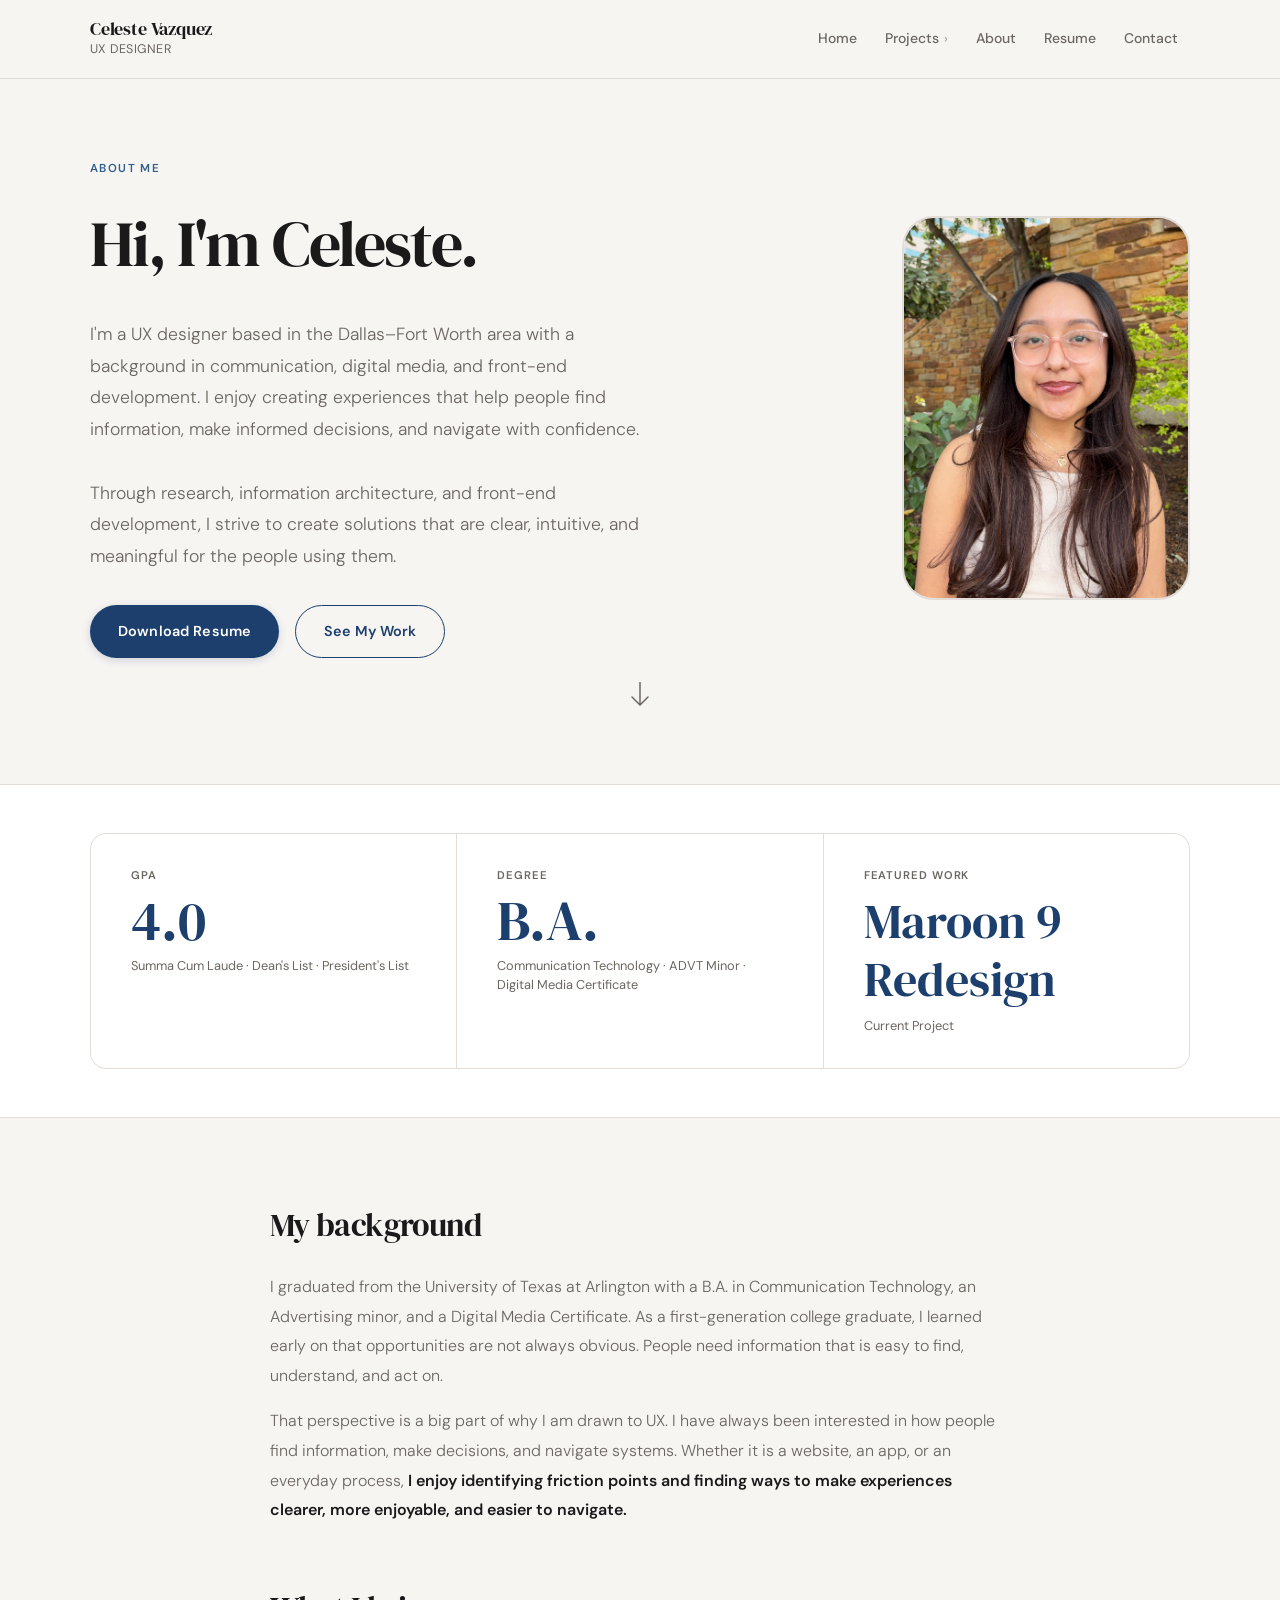
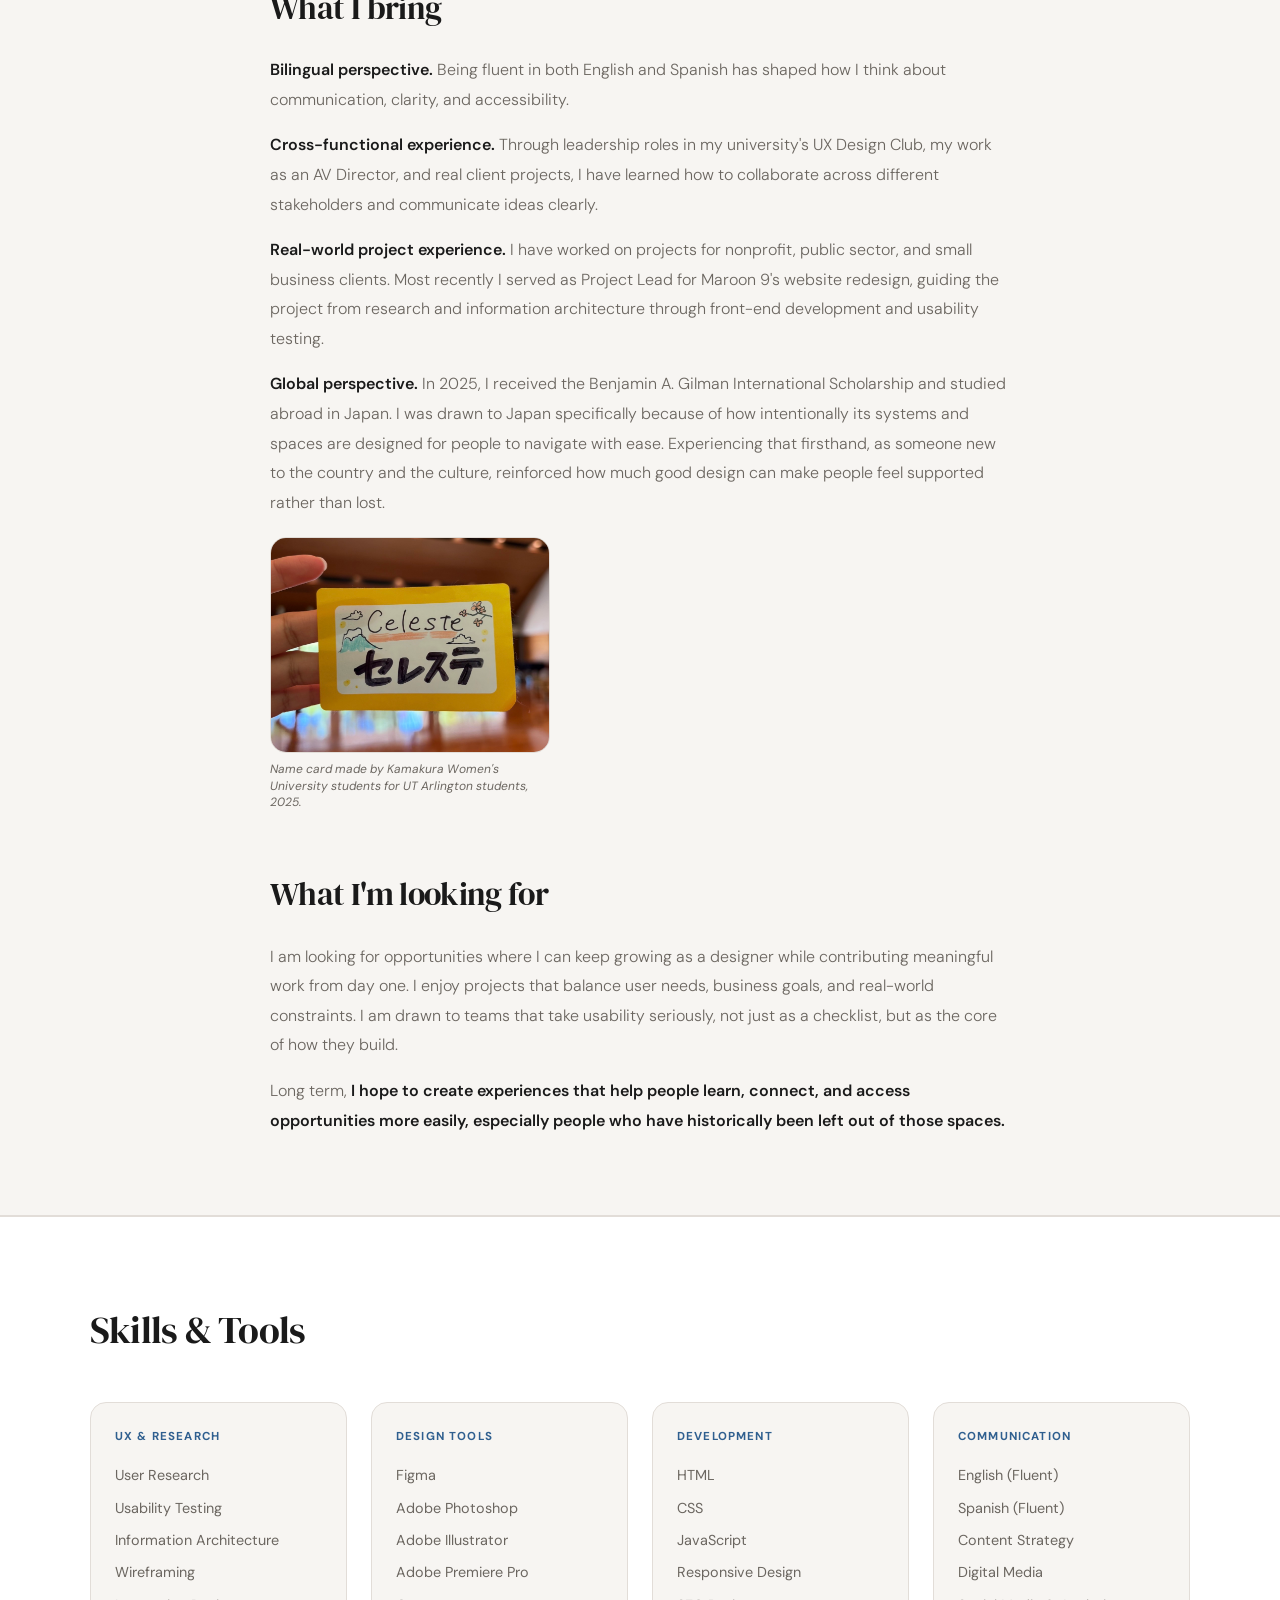
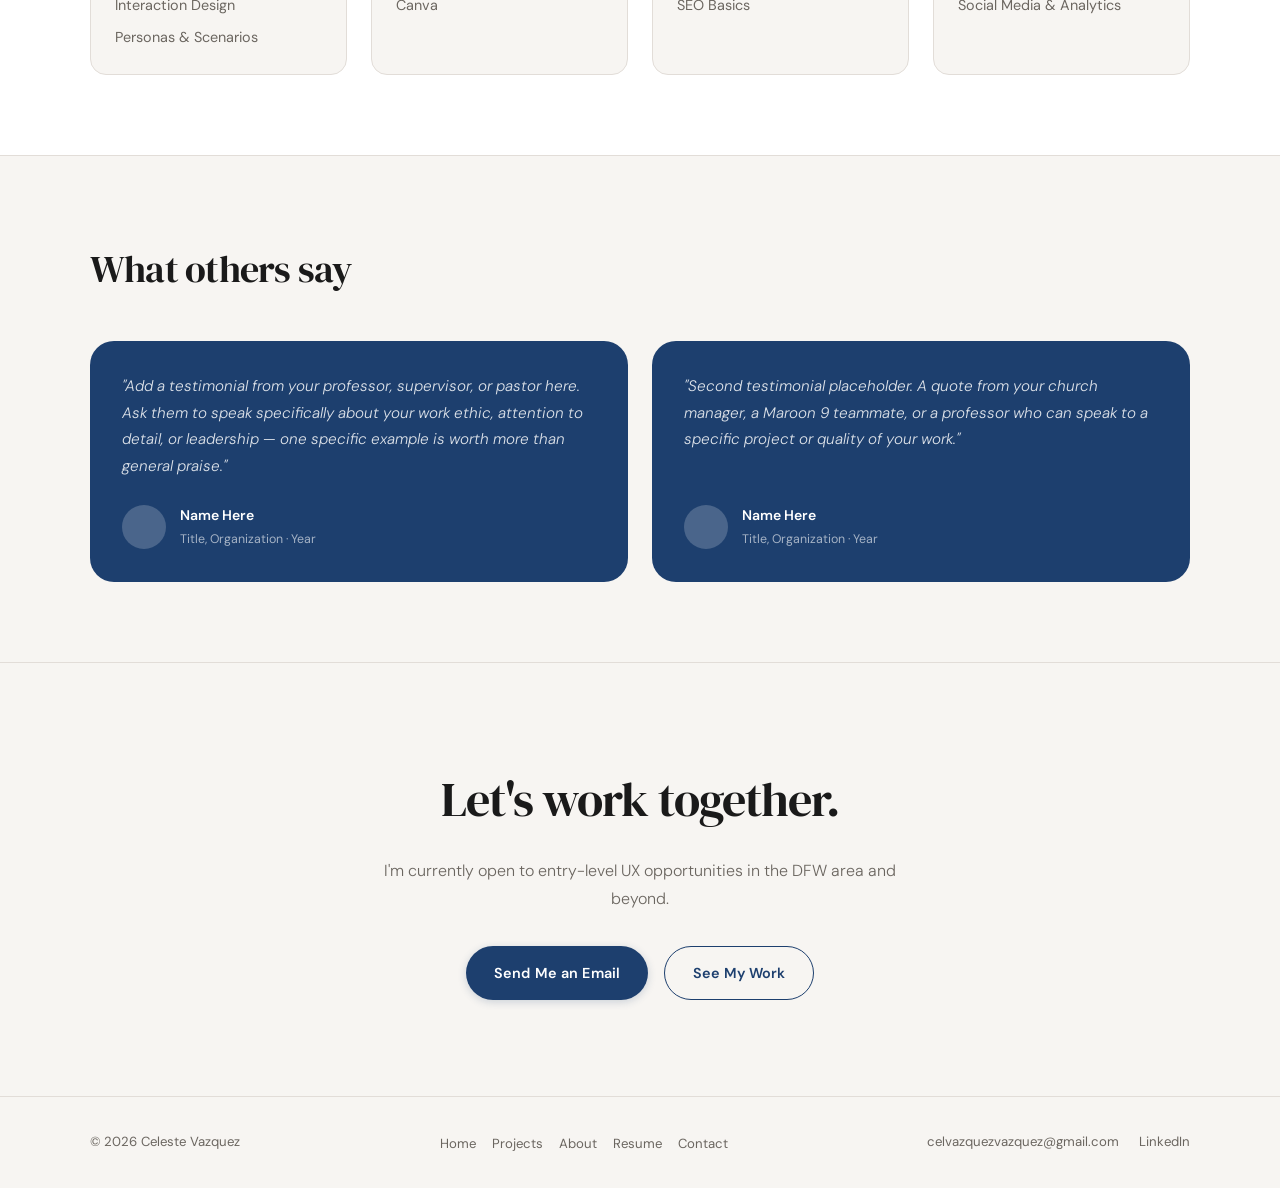
==== commit cf74624a: "Add files via upload" ====
--- a/about.html
+++ b/about.html
@@ -28,8 +28,70 @@
             <li><a href="assets/celeste-vazquez-resume.pdf" target="_blank">Resume</a></li>
             <li><a href="index.html#contact">Contact</a></li>
         </ul>
+        <button class="hamburger" id="hamburger" aria-label="Open menu" aria-expanded="false">
+            <span></span><span></span><span></span>
+        </button>
     </nav>
 </header>
+
+<div class="mobile-nav" id="mobile-nav">
+    <ul class="mobile-nav__links">
+        <li><a href="index.html">Home</a></li>
+        <li class="mobile-nav__has-sub">
+            <div class="mobile-nav__row">
+                <a href="index.html#projects">Projects</a>
+                <button class="mobile-nav__toggle" id="projects-toggle" aria-expanded="false" aria-label="Toggle projects">
+                    <svg width="18" height="18" viewBox="0 0 18 18" fill="none" xmlns="http://www.w3.org/2000/svg"><polyline points="4,6 9,12 14,6" fill="none" stroke="currentColor" stroke-width="1.5" stroke-linecap="round" stroke-linejoin="round"/></svg>
+                </button>
+            </div>
+            <ul class="mobile-nav__submenu" id="projects-submenu" hidden>
+                <li><a href="maroon9.html">Maroon 9 Website Redesign</a></li>
+                <li><a href="beanstack.html">Beanstack Training Video</a></li>
+                <li><a href="conchas.html">Cowboy Conchas Website</a></li>
+            </ul>
+        </li>
+        <li><a href="about.html">About</a></li>
+        <li><a href="assets/celeste-vazquez-resume.pdf" target="_blank">Resume</a></li>
+        <li><a href="index.html#contact">Contact</a></li>
+    </ul>
+</div>
+
+<script>
+(function() {
+    var hamburger = document.getElementById('hamburger');
+    var mobileNav = document.getElementById('mobile-nav');
+    var header = document.querySelector('header');
+    var projectsToggle = document.getElementById('projects-toggle');
+    var projectsSubmenu = document.getElementById('projects-submenu');
+    function openNav() {
+        mobileNav.style.top = header.offsetHeight + 'px';
+        mobileNav.classList.add('is-open');
+        hamburger.classList.add('is-open');
+        hamburger.setAttribute('aria-expanded', 'true');
+        document.body.classList.add('nav-open');
+    }
+    function closeNav() {
+        mobileNav.classList.remove('is-open');
+        hamburger.classList.remove('is-open');
+        hamburger.setAttribute('aria-expanded', 'false');
+        document.body.classList.remove('nav-open');
+    }
+    hamburger.addEventListener('click', function() {
+        mobileNav.classList.contains('is-open') ? closeNav() : openNav();
+    });
+    if (projectsToggle && projectsSubmenu) {
+        projectsToggle.addEventListener('click', function() {
+            var isExpanded = projectsToggle.getAttribute('aria-expanded') === 'true';
+            projectsToggle.setAttribute('aria-expanded', String(!isExpanded));
+            projectsSubmenu.hidden = isExpanded;
+            projectsToggle.classList.toggle('is-open', !isExpanded);
+        });
+    }
+    mobileNav.querySelectorAll('a').forEach(function(link) {
+        link.addEventListener('click', closeNav);
+    });
+})();
+</script>
 
 <main>
 
--- a/style.css
+++ b/style.css
@@ -1764,3 +1764,215 @@
     margin-top: 0.5rem;
     line-height: 1.4;
 }
+
+/* ============================================================
+   HAMBURGER NAV
+   ============================================================ */
+
+.hamburger {
+    display: none;
+    flex-direction: column;
+    justify-content: center;
+    gap: 5px;
+    width: 2.25rem;
+    height: 2.25rem;
+    background: none;
+    border: none;
+    cursor: pointer;
+    padding: 0.25rem;
+    border-radius: var(--radius-sm);
+    flex-shrink: 0;
+}
+
+.hamburger span {
+    display: block;
+    width: 100%;
+    height: 1.5px;
+    background: var(--text);
+    border-radius: 2px;
+    transition: transform 0.25s var(--ease), opacity 0.2s var(--ease);
+    transform-origin: center;
+}
+
+.hamburger.is-open span:nth-child(1) { transform: translateY(6.5px) rotate(45deg); }
+.hamburger.is-open span:nth-child(2) { opacity: 0; }
+.hamburger.is-open span:nth-child(3) { transform: translateY(-6.5px) rotate(-45deg); }
+
+/* Mobile nav lives OUTSIDE <header> so position:fixed works correctly
+   (backdrop-filter on header creates a new containing block for fixed children) */
+.mobile-nav {
+    display: none;
+}
+
+body.nav-open .back-to-top {
+    opacity: 0 !important;
+    pointer-events: none !important;
+    transform: translateY(12px) !important;
+}
+
+/* ============================================================
+   GLOBAL MOBILE RESPONSIVE
+   ============================================================ */
+
+@media (max-width: 768px) {
+
+    .hamburger { display: flex; }
+    .nav-links { display: none !important; }
+
+    /* Nav panel: sibling of <header>, position:fixed relative to viewport */
+    .mobile-nav {
+        display: block;
+        position: fixed;
+        top: 0; /* set by JS: header.offsetHeight */
+        left: 0;
+        right: 0;
+        bottom: 0;
+        background: var(--bg);
+        z-index: 150;
+        padding: 1.75rem 1.75rem 3rem;
+        overflow-y: auto;
+        opacity: 0;
+        visibility: hidden;
+        pointer-events: none;
+        transition: opacity 0.25s var(--ease), visibility 0.25s var(--ease);
+        border-top: 1px solid var(--border);
+    }
+
+    .mobile-nav.is-open {
+        opacity: 1;
+        visibility: visible;
+        pointer-events: auto;
+    }
+
+    .mobile-nav__links {
+        list-style: none;
+        display: flex;
+        flex-direction: column;
+    }
+
+    .mobile-nav__links > li > a {
+        display: block;
+        padding: 1rem 0;
+        font-size: 1.4rem;
+        font-family: 'DM Serif Display', serif;
+        font-weight: 400;
+        color: var(--text);
+        border-bottom: 1px solid var(--border);
+        letter-spacing: -.01em;
+    }
+
+    /* Projects row: link + chevron toggle */
+    .mobile-nav__row {
+        display: flex;
+        align-items: center;
+        justify-content: space-between;
+        border-bottom: 1px solid var(--border);
+    }
+
+    .mobile-nav__row > a {
+        display: block;
+        padding: 1rem 0;
+        font-size: 1.4rem;
+        font-family: 'DM Serif Display', serif;
+        font-weight: 400;
+        color: var(--text);
+        letter-spacing: -.01em;
+        flex: 1;
+        border-bottom: none;
+    }
+
+    .mobile-nav__toggle {
+        background: none;
+        border: none;
+        cursor: pointer;
+        padding: 0.5rem;
+        color: var(--muted);
+        display: flex;
+        align-items: center;
+        justify-content: center;
+        transition: transform 0.25s var(--ease), color 0.2s;
+    }
+
+    .mobile-nav__toggle.is-open {
+        transform: rotate(180deg);
+        color: var(--accent);
+    }
+
+    /* Submenu (hidden by default, toggled by JS) */
+    .mobile-nav__submenu {
+        list-style: none;
+        padding: 0.25rem 0 0.5rem 1rem;
+        border-bottom: 1px solid var(--border);
+    }
+
+    .mobile-nav__submenu li a {
+        display: block;
+        padding: 0.6rem 0;
+        font-size: 0.925rem;
+        color: var(--muted);
+        font-family: 'DM Sans', sans-serif;
+        border-bottom: 1px solid var(--border);
+    }
+
+    .mobile-nav__submenu li:last-child a {
+        border-bottom: none;
+    }
+
+    /* --- GLOBAL SPACING --- */
+    section { padding: 3.5rem 0; }
+    .hero { padding: 4rem 0 2.5rem; }
+
+    /* --- HOME HERO --- */
+    .hero-content { grid-template-columns: 1fr; gap: 2rem; }
+    .hero-image { order: -1; display: flex; justify-content: center; }
+    .hero-image img { width: min(12rem, 55vw); }
+    .hero-ctas { flex-direction: column; align-items: flex-start; }
+
+    /* --- PROJECT CARDS --- */
+    .project-card--featured { grid-template-columns: 1fr; }
+    .project-card--featured .project-card__image { min-height: 200px; max-height: 240px; }
+    .project-card--featured .project-card__body { padding: 1.75rem; }
+    .project-card--featured .project-card__body h3 { font-size: 1.5rem; }
+
+    /* --- ABOUT SNIPPET --- */
+    .about-snippet__content { grid-template-columns: 1fr; gap: 2rem; }
+    .about-snippet__stats { flex-direction: row; flex-wrap: wrap; }
+
+    /* --- RESUME TEASER --- */
+    .resume-teaser__content { flex-direction: column; align-items: flex-start; }
+
+    /* --- CONTACT --- */
+    .contact__links { flex-direction: column; }
+
+    /* --- FOOTER --- */
+    .footer-content { flex-direction: column; align-items: flex-start; gap: 1.25rem; }
+    .footer-contact { flex-direction: column; align-items: flex-start; gap: 0.5rem; }
+
+    /* --- CASE STUDY --- */
+    .case-hero { padding: 3rem 0 2.5rem; }
+    .case-hero h1 { font-size: 2.2rem; }
+    .project-meta { grid-template-columns: repeat(2, 1fr); }
+    .card-grid, .problem-grid, .outcome-grid { grid-template-columns: 1fr; }
+    .image-grid.two-column,
+    .image-grid.three-column,
+    .image-grid.smaller-images,
+    .image-grid.mobile-wireframes { grid-template-columns: 1fr; }
+
+    /* --- ABOUT PAGE --- */
+    .about-hero { padding: 3.5rem 0 3rem; }
+    .about-hero__content { grid-template-columns: 1fr; gap: 2rem; }
+    .about-hero__photo { order: -1; display: flex; justify-content: center; }
+    .about-hero__photo img { width: min(12rem, 55vw); aspect-ratio: 1; border-radius: 50%; }
+    .about-hero__ctas { flex-direction: column; align-items: flex-start; }
+    .about-stats__grid { grid-template-columns: 1fr; }
+    .skills-grid { grid-template-columns: repeat(2, 1fr); }
+    .testimonials-grid { grid-template-columns: 1fr; }
+    .about-cta__buttons { flex-direction: column; align-items: center; }
+    .about-inline-photo { width: 100%; max-width: 280px; }
+}
+
+@media (max-width: 480px) {
+    .skills-grid { grid-template-columns: 1fr; }
+    .stat-card--large .stat-card__number { font-size: 2.5rem; }
+    .stat-card--large.stat-card--text .stat-card__number { font-size: 2rem; }
+}
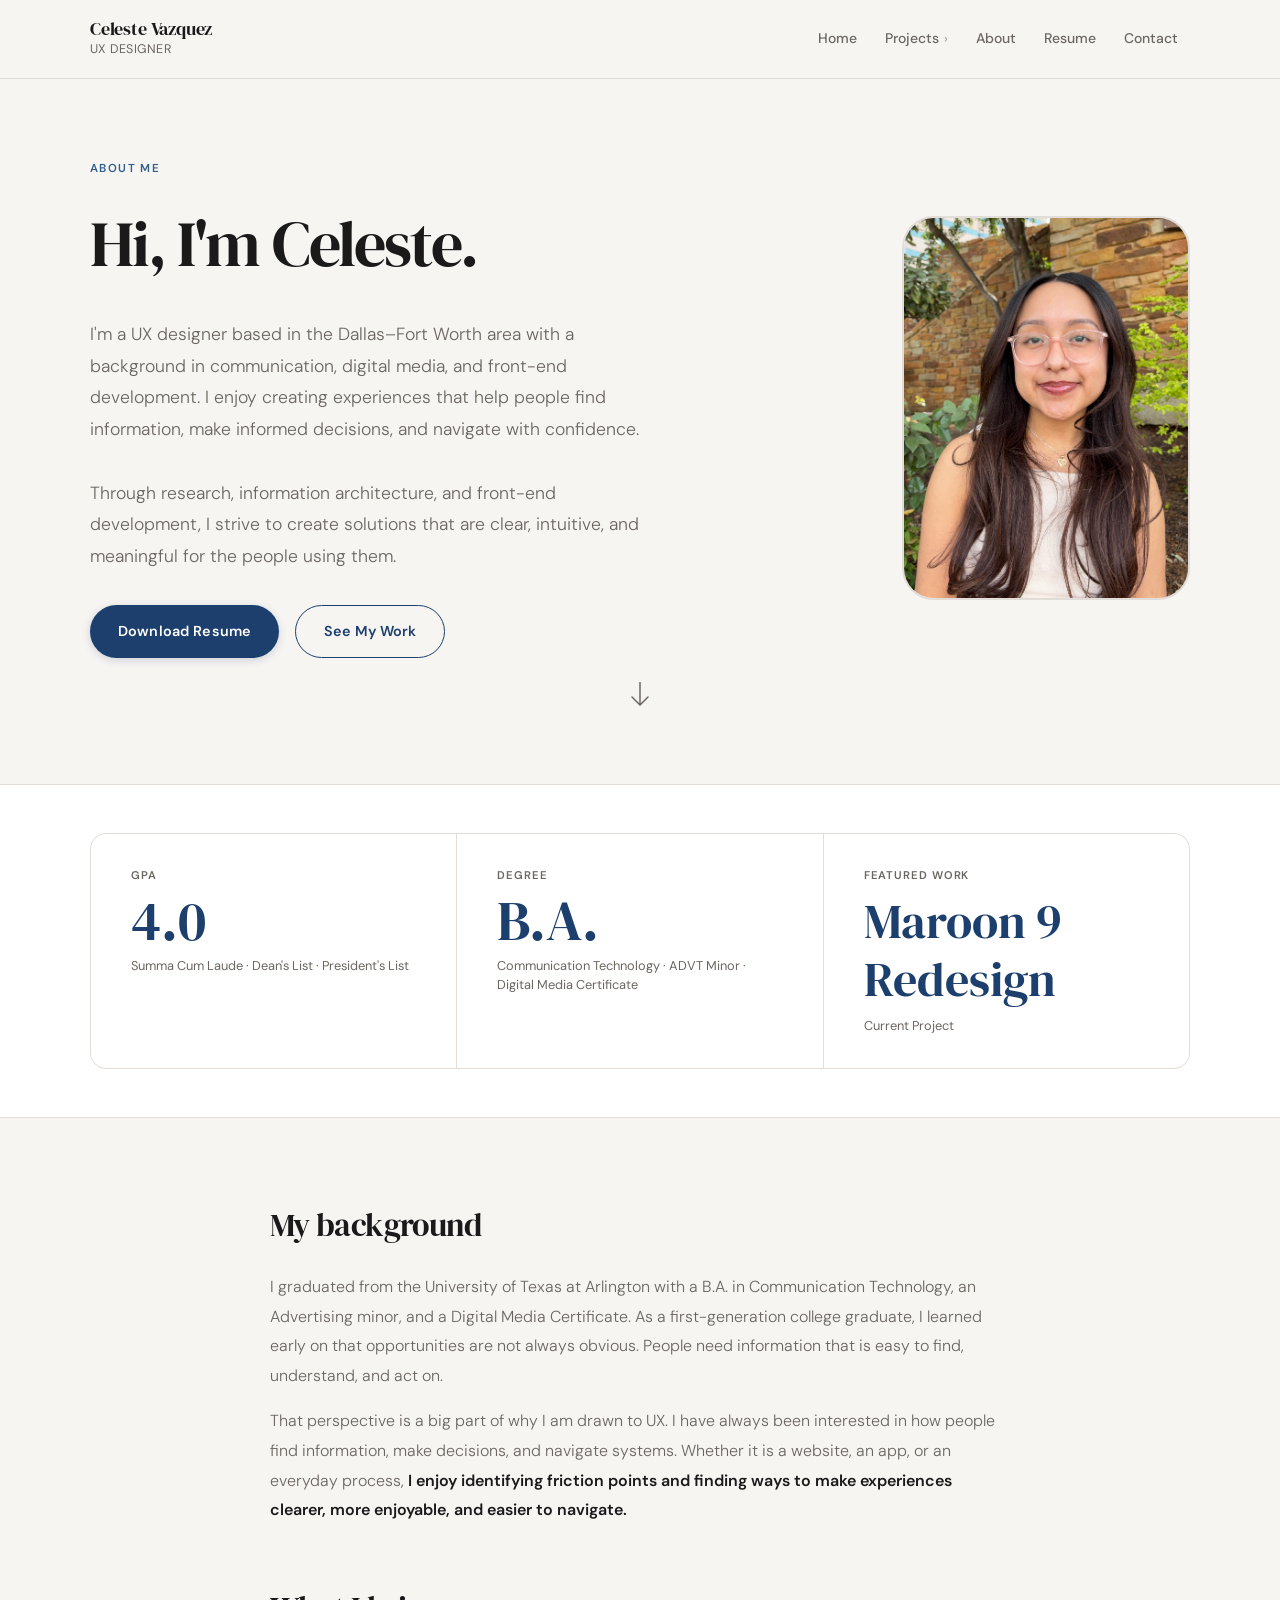
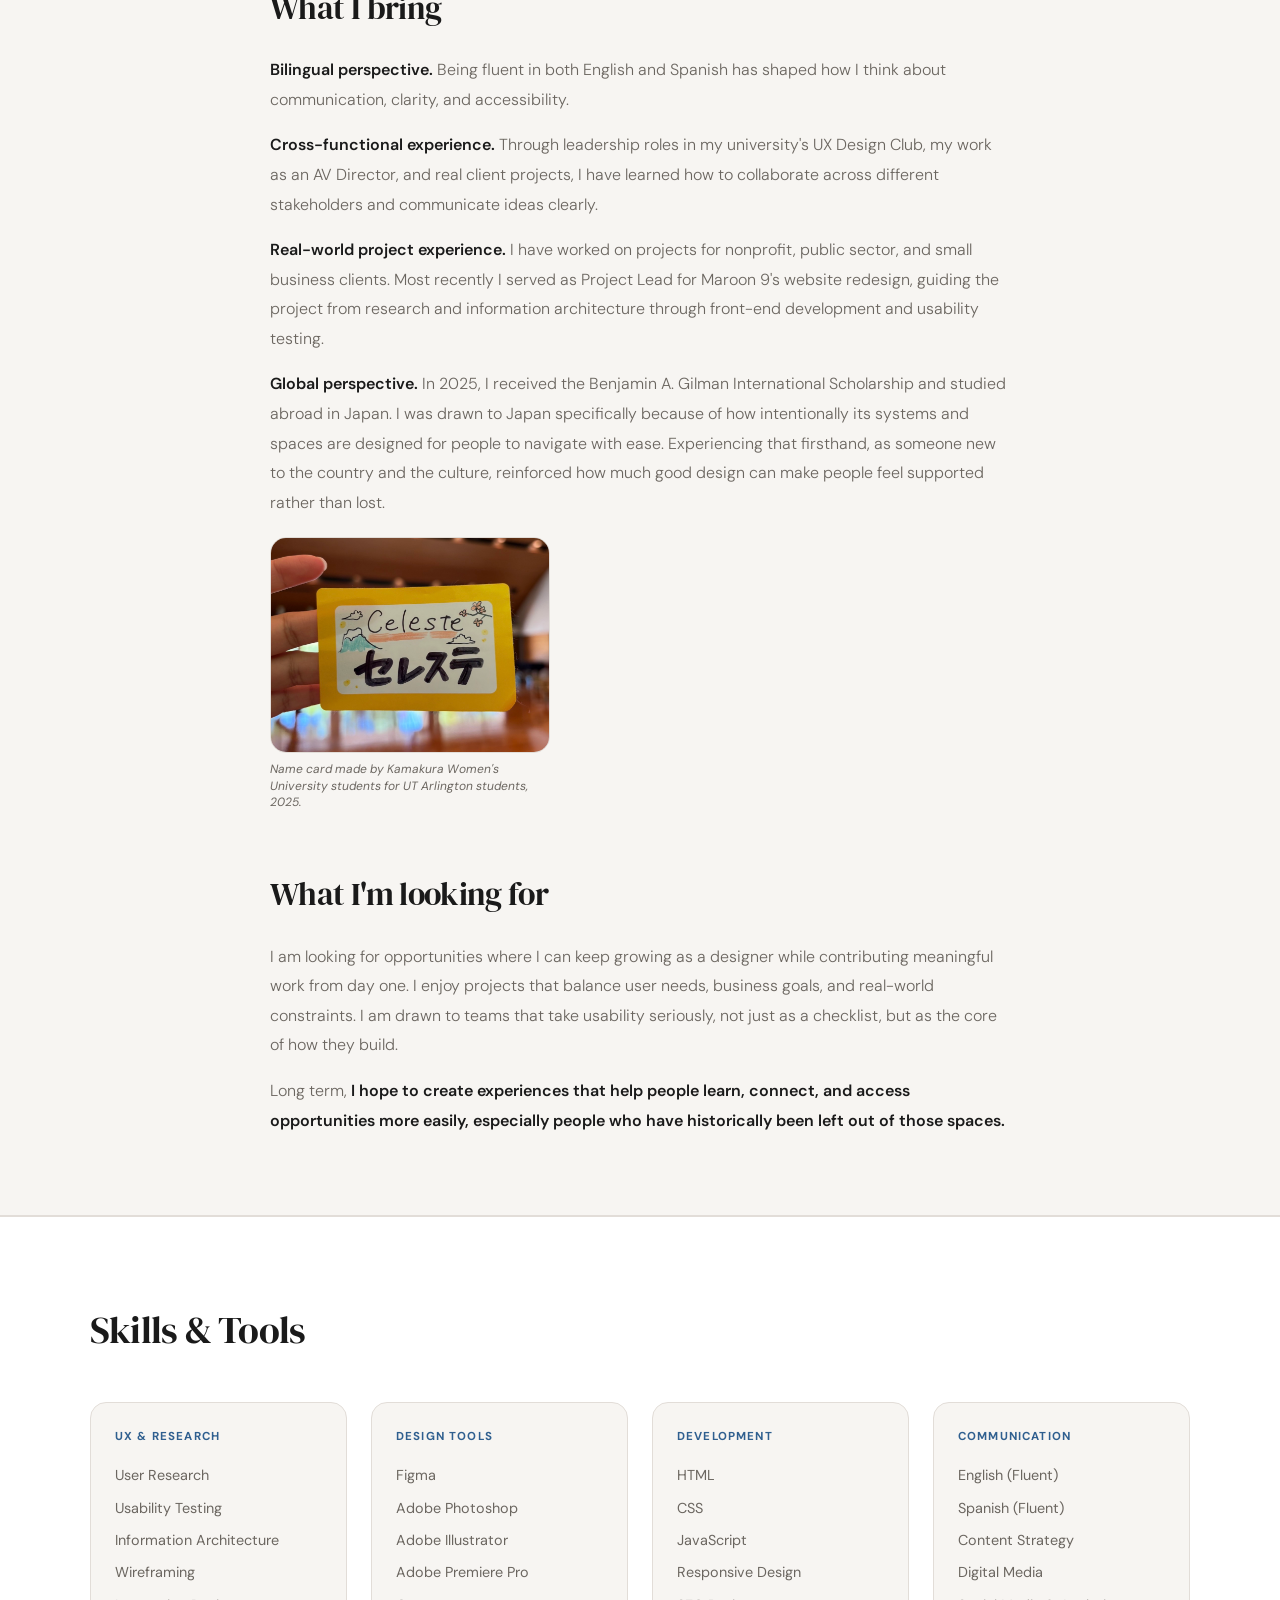
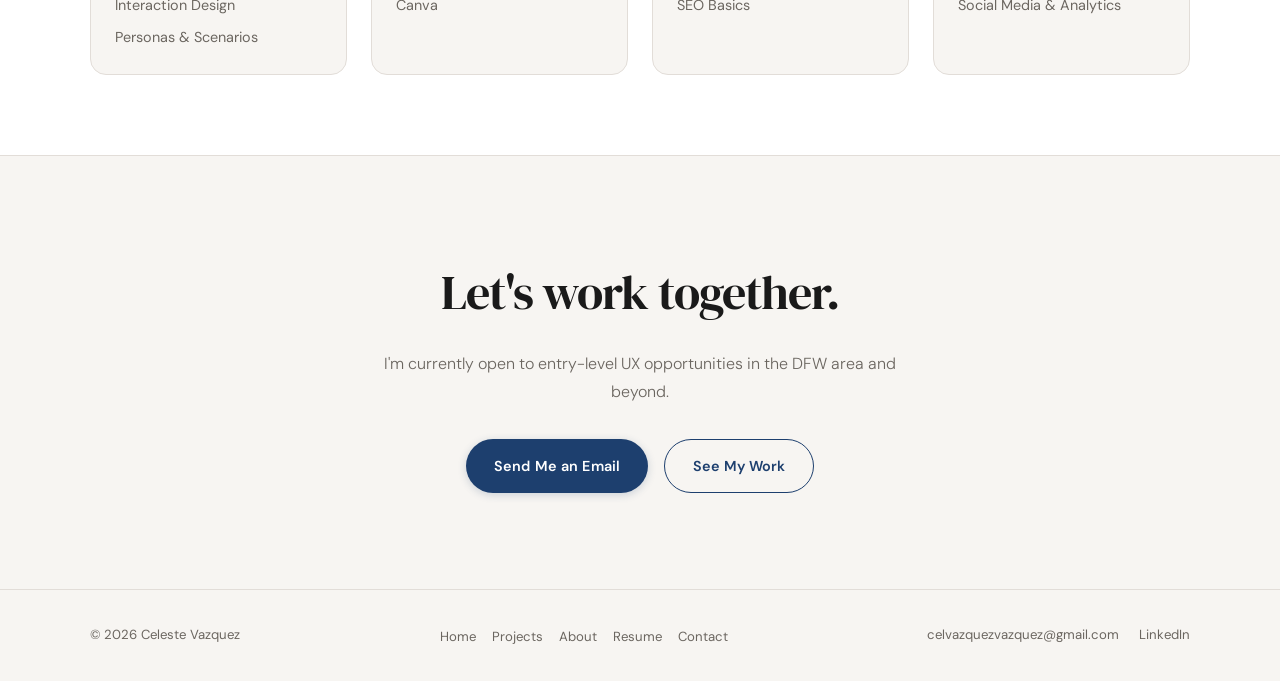
==== commit 6307c040: "Add files via upload" ====
--- a/about.html
+++ b/about.html
@@ -25,7 +25,7 @@
                 </ul>
             </li>
             <li><a href="about.html">About</a></li>
-            <li><a href="assets/celeste-vazquez-resume.pdf" target="_blank">Resume</a></li>
+            <li><a href="assets/Celeste_Vazquez_Resume_26.pdf" target="_blank">Resume</a></li>
             <li><a href="index.html#contact">Contact</a></li>
         </ul>
         <button class="hamburger" id="hamburger" aria-label="Open menu" aria-expanded="false">
@@ -51,7 +51,7 @@
             </ul>
         </li>
         <li><a href="about.html">About</a></li>
-        <li><a href="assets/celeste-vazquez-resume.pdf" target="_blank">Resume</a></li>
+        <li><a href="assets/Celeste_Vazquez_Resume_26.pdf" target="_blank">Resume</a></li>
         <li><a href="index.html#contact">Contact</a></li>
     </ul>
 </div>
@@ -111,7 +111,7 @@
                 <p class="about-hero__intro">Through research, information architecture, and front-end development, I strive to create solutions that are clear, intuitive, and meaningful for the people using them.</p>
 
                 <div class="about-hero__ctas">
-                    <a href="assets/celeste-vazquez-resume.pdf" target="_blank" class="button">Download Resume</a>
+                    <a href="assets/Celeste_Vazquez_Resume_26.pdf" target="_blank" class="button">Download Resume</a>
                     <a href="index.html#projects" class="button-ghost">See My Work</a>
                 </div>
             </div>
@@ -281,8 +281,9 @@
     </section>
 
     <!-- ═══════════════════════════════════════
-         TESTIMONIALS
-    ═══════════════════════════════════════ -->
+         TESTIMONIALS (commented out until real quotes are ready)
+    ═══════════════════════════════════════ -->
+    <!--
     <section class="about-testimonials">
         <div class="container">
             <h2>What others say</h2>
@@ -322,6 +323,7 @@
             </div>
         </div>
     </section>
+    -->
 
     <!-- ═══════════════════════════════════════
          CTA
@@ -346,7 +348,7 @@
             <li><a href="index.html">Home</a></li>
             <li><a href="index.html#projects">Projects</a></li>
             <li><a href="about.html">About</a></li>
-            <li><a href="assets/celeste-vazquez-resume.pdf" target="_blank">Resume</a></li>
+            <li><a href="assets/Celeste_Vazquez_Resume_26.pdf" target="_blank">Resume</a></li>
             <li><a href="index.html#contact">Contact</a></li>
         </ul>
         <div class="footer-contact">
--- a/style.css
+++ b/style.css
@@ -803,7 +803,7 @@
 }
 
 .ia-path span:not(:last-child)::after {
-    content: 'â†’';
+    content: '→';
     margin-left: 0.5rem;
     opacity: 0.5;
 }
@@ -1790,19 +1790,16 @@
     height: 1.5px;
     background: var(--text);
     border-radius: 2px;
-    transition: transform 0.25s var(--ease), opacity 0.2s var(--ease);
+    transition: transform 0.25s var(--ease), opacity 0.2s var(--ease), border-radius 0.1s;
     transform-origin: center;
 }
 
-.hamburger.is-open span:nth-child(1) { transform: translateY(6.5px) rotate(45deg); }
-.hamburger.is-open span:nth-child(2) { opacity: 0; }
-.hamburger.is-open span:nth-child(3) { transform: translateY(-6.5px) rotate(-45deg); }
-
-/* Mobile nav lives OUTSIDE <header> so position:fixed works correctly
-   (backdrop-filter on header creates a new containing block for fixed children) */
-.mobile-nav {
-    display: none;
-}
+/* Clean X — sharp ends, no dashes */
+.hamburger.is-open span:nth-child(1) { transform: translateY(6.5px) rotate(45deg); border-radius: 0; }
+.hamburger.is-open span:nth-child(2) { opacity: 0; transform: scaleX(0); }
+.hamburger.is-open span:nth-child(3) { transform: translateY(-6.5px) rotate(-45deg); border-radius: 0; }
+
+.mobile-nav { display: none; }
 
 body.nav-open .back-to-top {
     opacity: 0 !important;
@@ -1819,11 +1816,10 @@
     .hamburger { display: flex; }
     .nav-links { display: none !important; }
 
-    /* Nav panel: sibling of <header>, position:fixed relative to viewport */
     .mobile-nav {
-        display: block;
+        display: block !important;
         position: fixed;
-        top: 0; /* set by JS: header.offsetHeight */
+        top: 0;
         left: 0;
         right: 0;
         bottom: 0;
@@ -1861,7 +1857,6 @@
         letter-spacing: -.01em;
     }
 
-    /* Projects row: link + chevron toggle */
     .mobile-nav__row {
         display: flex;
         align-items: center;
@@ -1898,7 +1893,6 @@
         color: var(--accent);
     }
 
-    /* Submenu (hidden by default, toggled by JS) */
     .mobile-nav__submenu {
         list-style: none;
         padding: 0.25rem 0 0.5rem 1rem;
@@ -1914,41 +1908,28 @@
         border-bottom: 1px solid var(--border);
     }
 
-    .mobile-nav__submenu li:last-child a {
-        border-bottom: none;
-    }
-
-    /* --- GLOBAL SPACING --- */
+    .mobile-nav__submenu li:last-child a { border-bottom: none; }
+
     section { padding: 3.5rem 0; }
     .hero { padding: 4rem 0 2.5rem; }
 
-    /* --- HOME HERO --- */
     .hero-content { grid-template-columns: 1fr; gap: 2rem; }
     .hero-image { order: -1; display: flex; justify-content: center; }
     .hero-image img { width: min(12rem, 55vw); }
     .hero-ctas { flex-direction: column; align-items: flex-start; }
 
-    /* --- PROJECT CARDS --- */
     .project-card--featured { grid-template-columns: 1fr; }
     .project-card--featured .project-card__image { min-height: 200px; max-height: 240px; }
     .project-card--featured .project-card__body { padding: 1.75rem; }
     .project-card--featured .project-card__body h3 { font-size: 1.5rem; }
 
-    /* --- ABOUT SNIPPET --- */
     .about-snippet__content { grid-template-columns: 1fr; gap: 2rem; }
     .about-snippet__stats { flex-direction: row; flex-wrap: wrap; }
-
-    /* --- RESUME TEASER --- */
     .resume-teaser__content { flex-direction: column; align-items: flex-start; }
-
-    /* --- CONTACT --- */
     .contact__links { flex-direction: column; }
-
-    /* --- FOOTER --- */
     .footer-content { flex-direction: column; align-items: flex-start; gap: 1.25rem; }
     .footer-contact { flex-direction: column; align-items: flex-start; gap: 0.5rem; }
 
-    /* --- CASE STUDY --- */
     .case-hero { padding: 3rem 0 2.5rem; }
     .case-hero h1 { font-size: 2.2rem; }
     .project-meta { grid-template-columns: repeat(2, 1fr); }
@@ -1958,7 +1939,6 @@
     .image-grid.smaller-images,
     .image-grid.mobile-wireframes { grid-template-columns: 1fr; }
 
-    /* --- ABOUT PAGE --- */
     .about-hero { padding: 3.5rem 0 3rem; }
     .about-hero__content { grid-template-columns: 1fr; gap: 2rem; }
     .about-hero__photo { order: -1; display: flex; justify-content: center; }
@@ -1976,3 +1956,24 @@
     .stat-card--large .stat-card__number { font-size: 2.5rem; }
     .stat-card--large.stat-card--text .stat-card__number { font-size: 2rem; }
 }
+
+/* --- IA FLOW (maroon9 - replaces ia-path pills) --- */
+.ia-flow {
+    display: flex;
+    flex-wrap: wrap;
+    align-items: center;
+    gap: 0.5rem;
+    margin-top: 1.25rem;
+    margin-bottom: 1.5rem;
+}
+
+.ia-flow span {
+    font-size: 0.9rem;
+    font-weight: 500;
+    color: var(--text);
+}
+
+.ia-flow__arrow {
+    color: var(--muted);
+    font-weight: 300;
+}
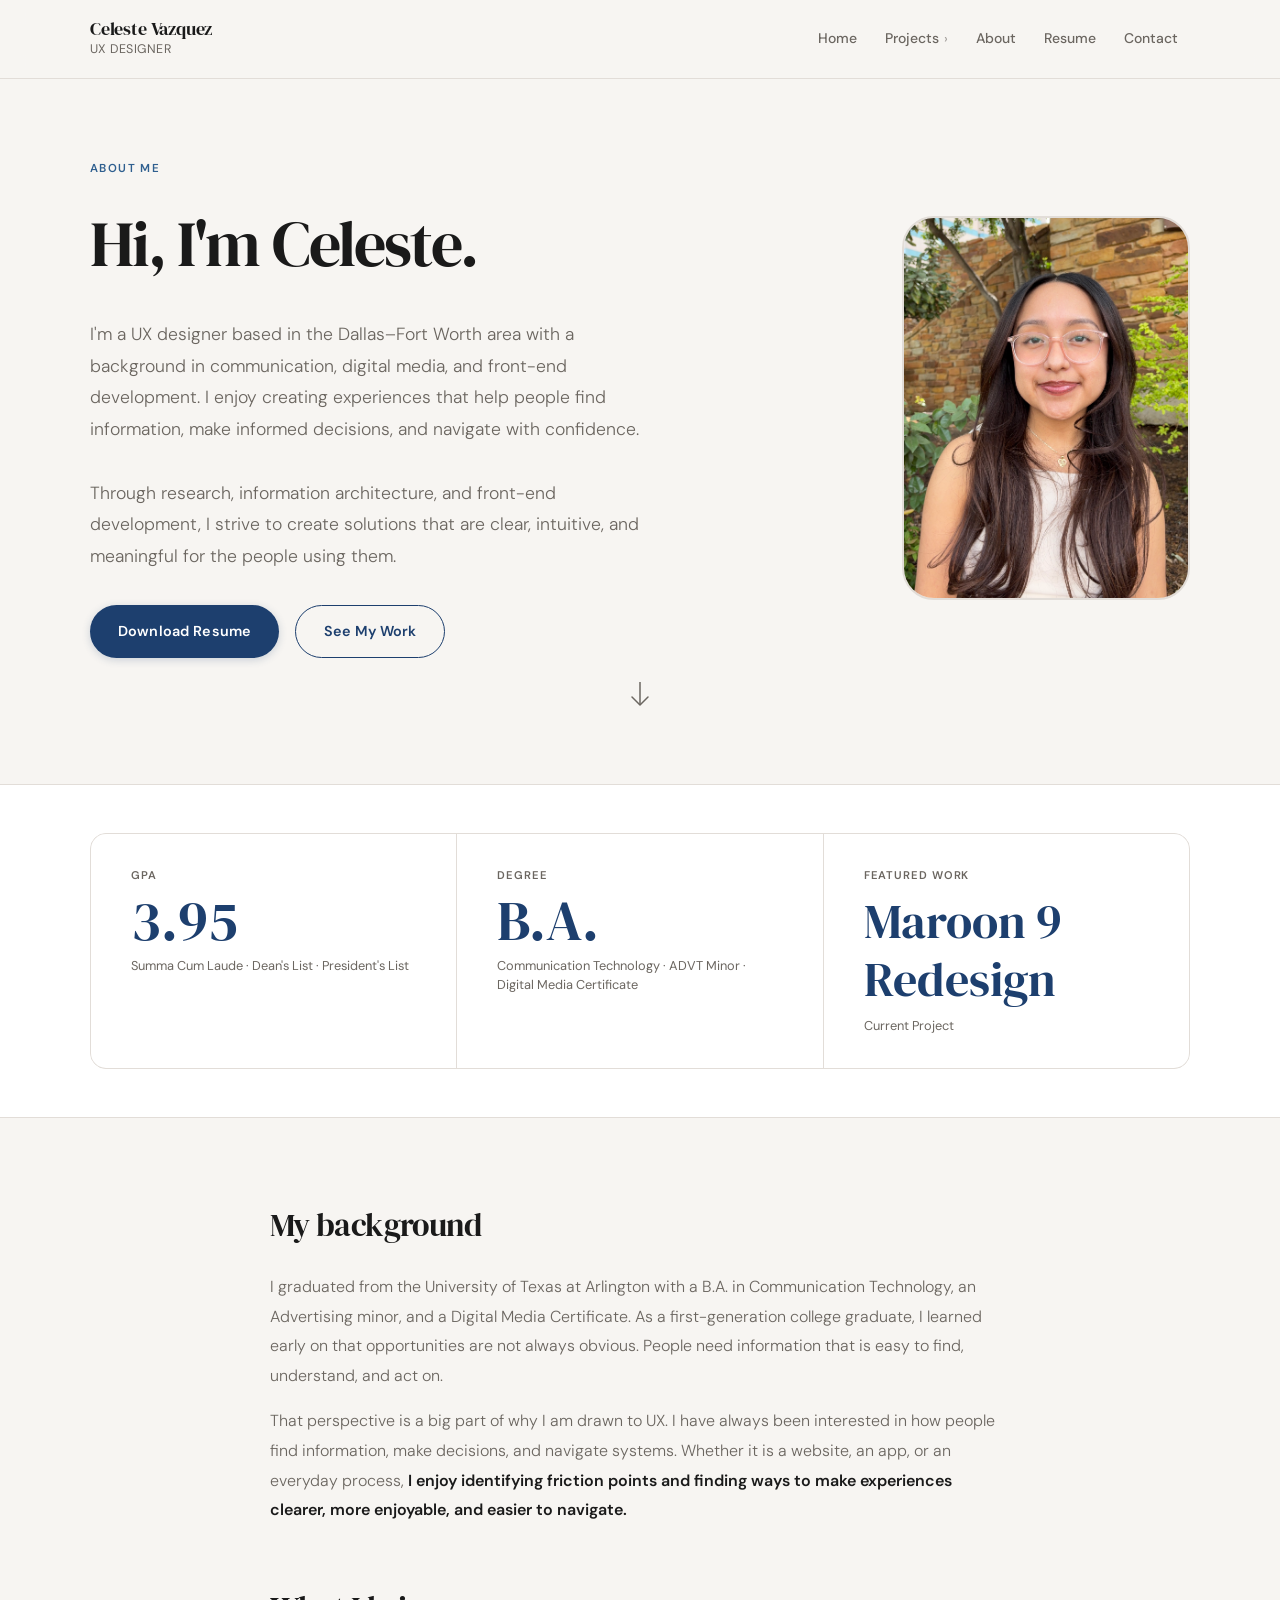
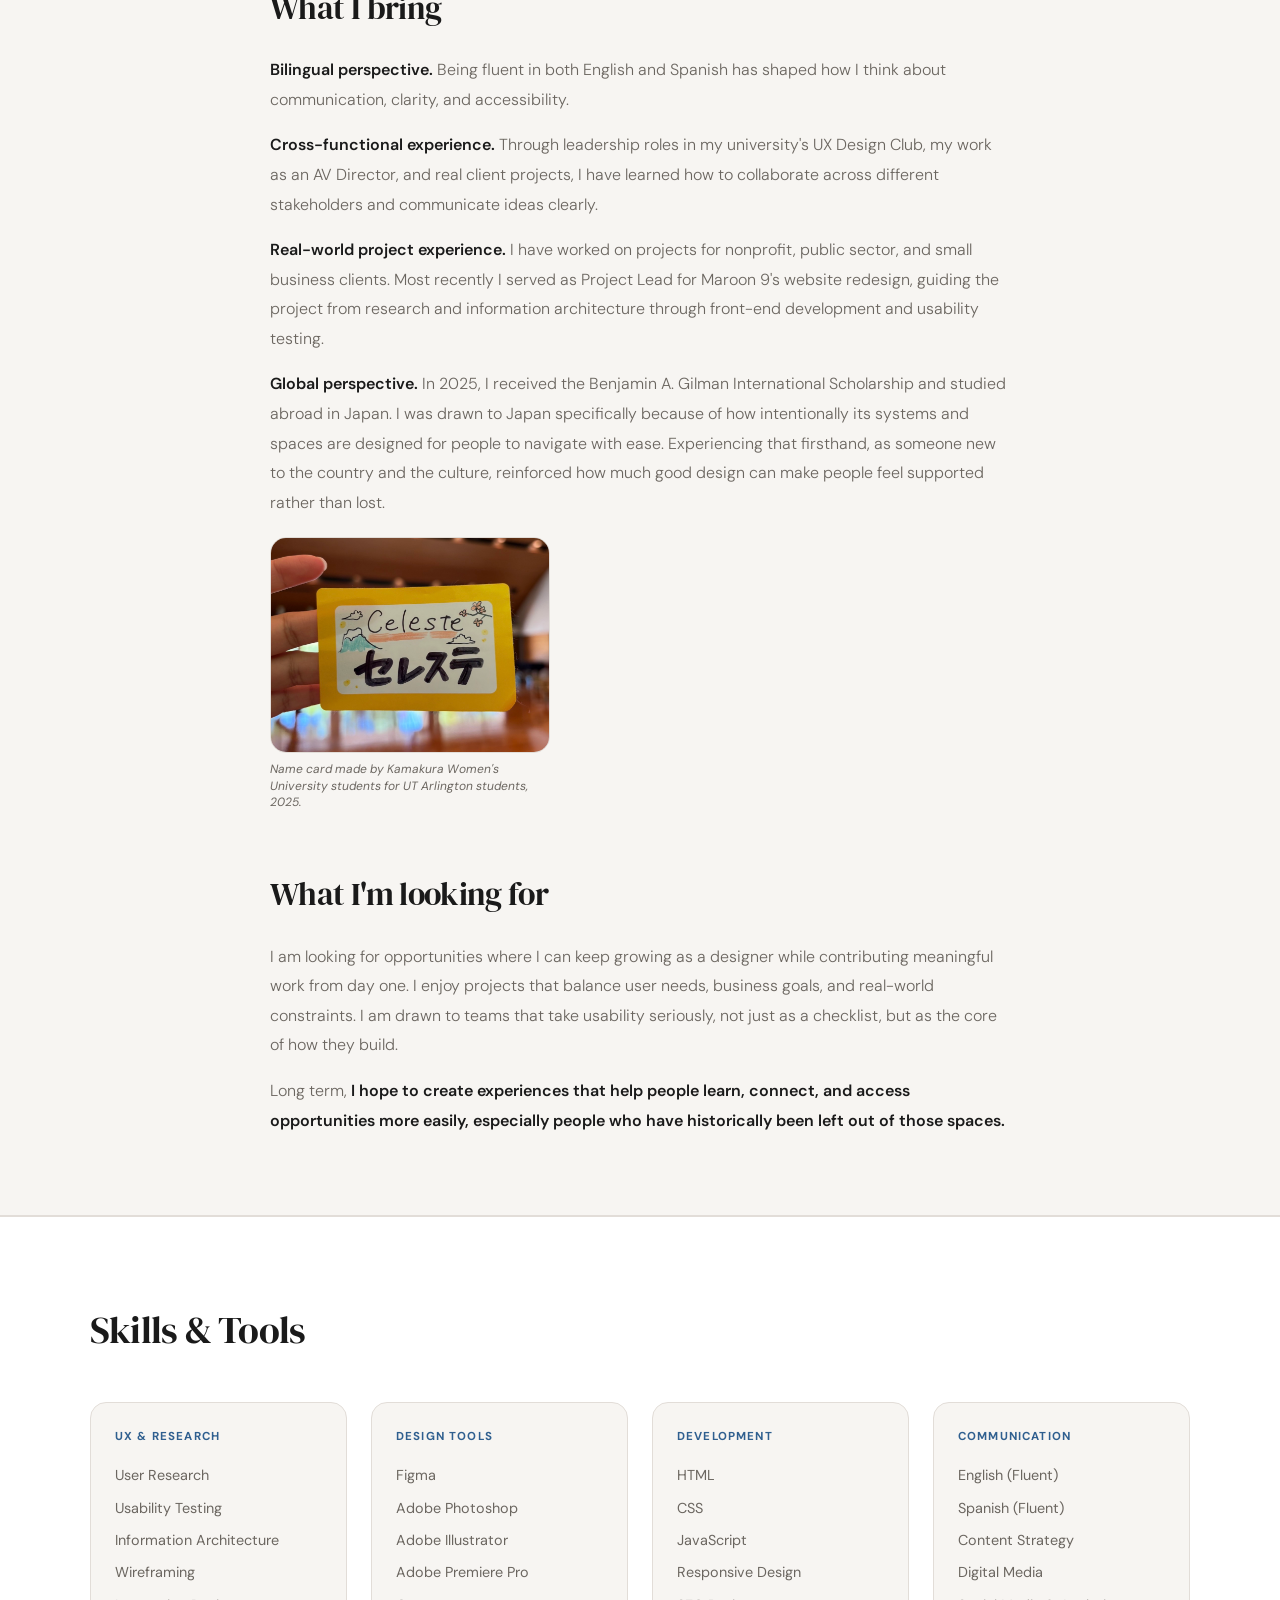
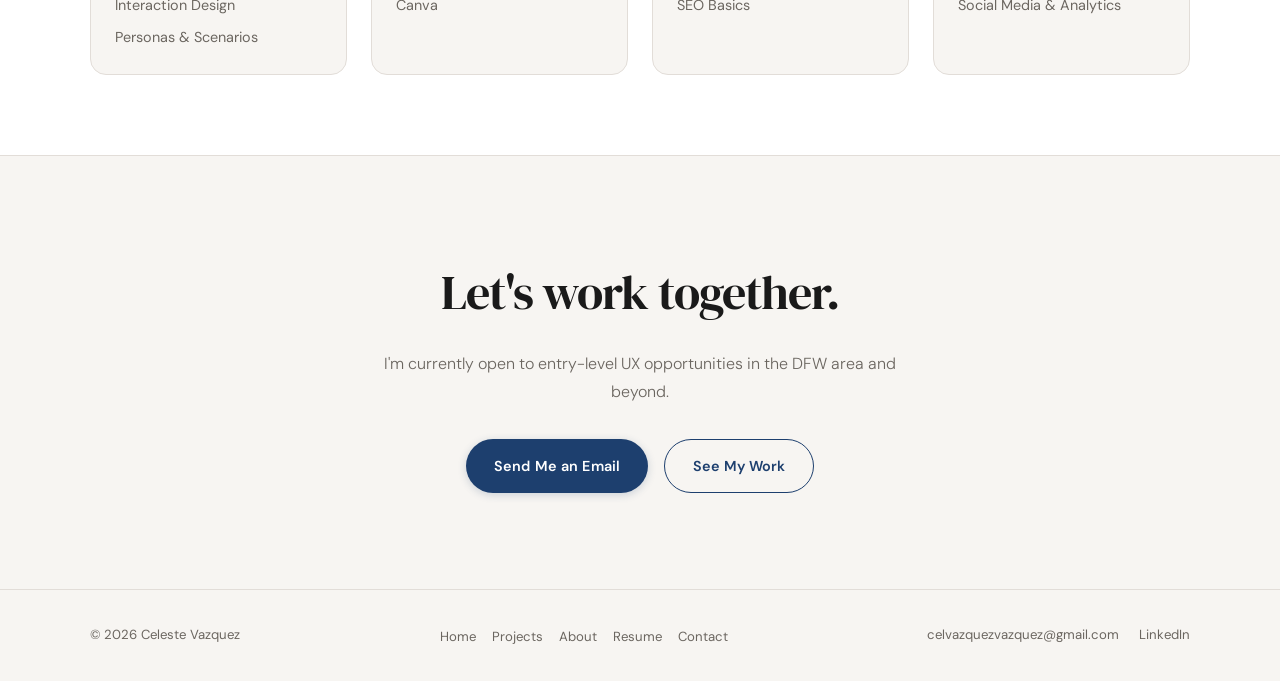
==== commit ebbccebd: "Update about.html" ====
--- a/about.html
+++ b/about.html
@@ -157,7 +157,7 @@
         <div class="container about-stats__grid">
             <div class="stat-card stat-card--large">
                 <span class="stat-card__eyebrow">GPA</span>
-                <span class="stat-card__number">4.0</span>
+                <span class="stat-card__number">3.95</span>
                 <span class="stat-card__sub">Summa Cum Laude · Dean's List · President's List</span>
             </div>
             <div class="stat-card stat-card--large">
